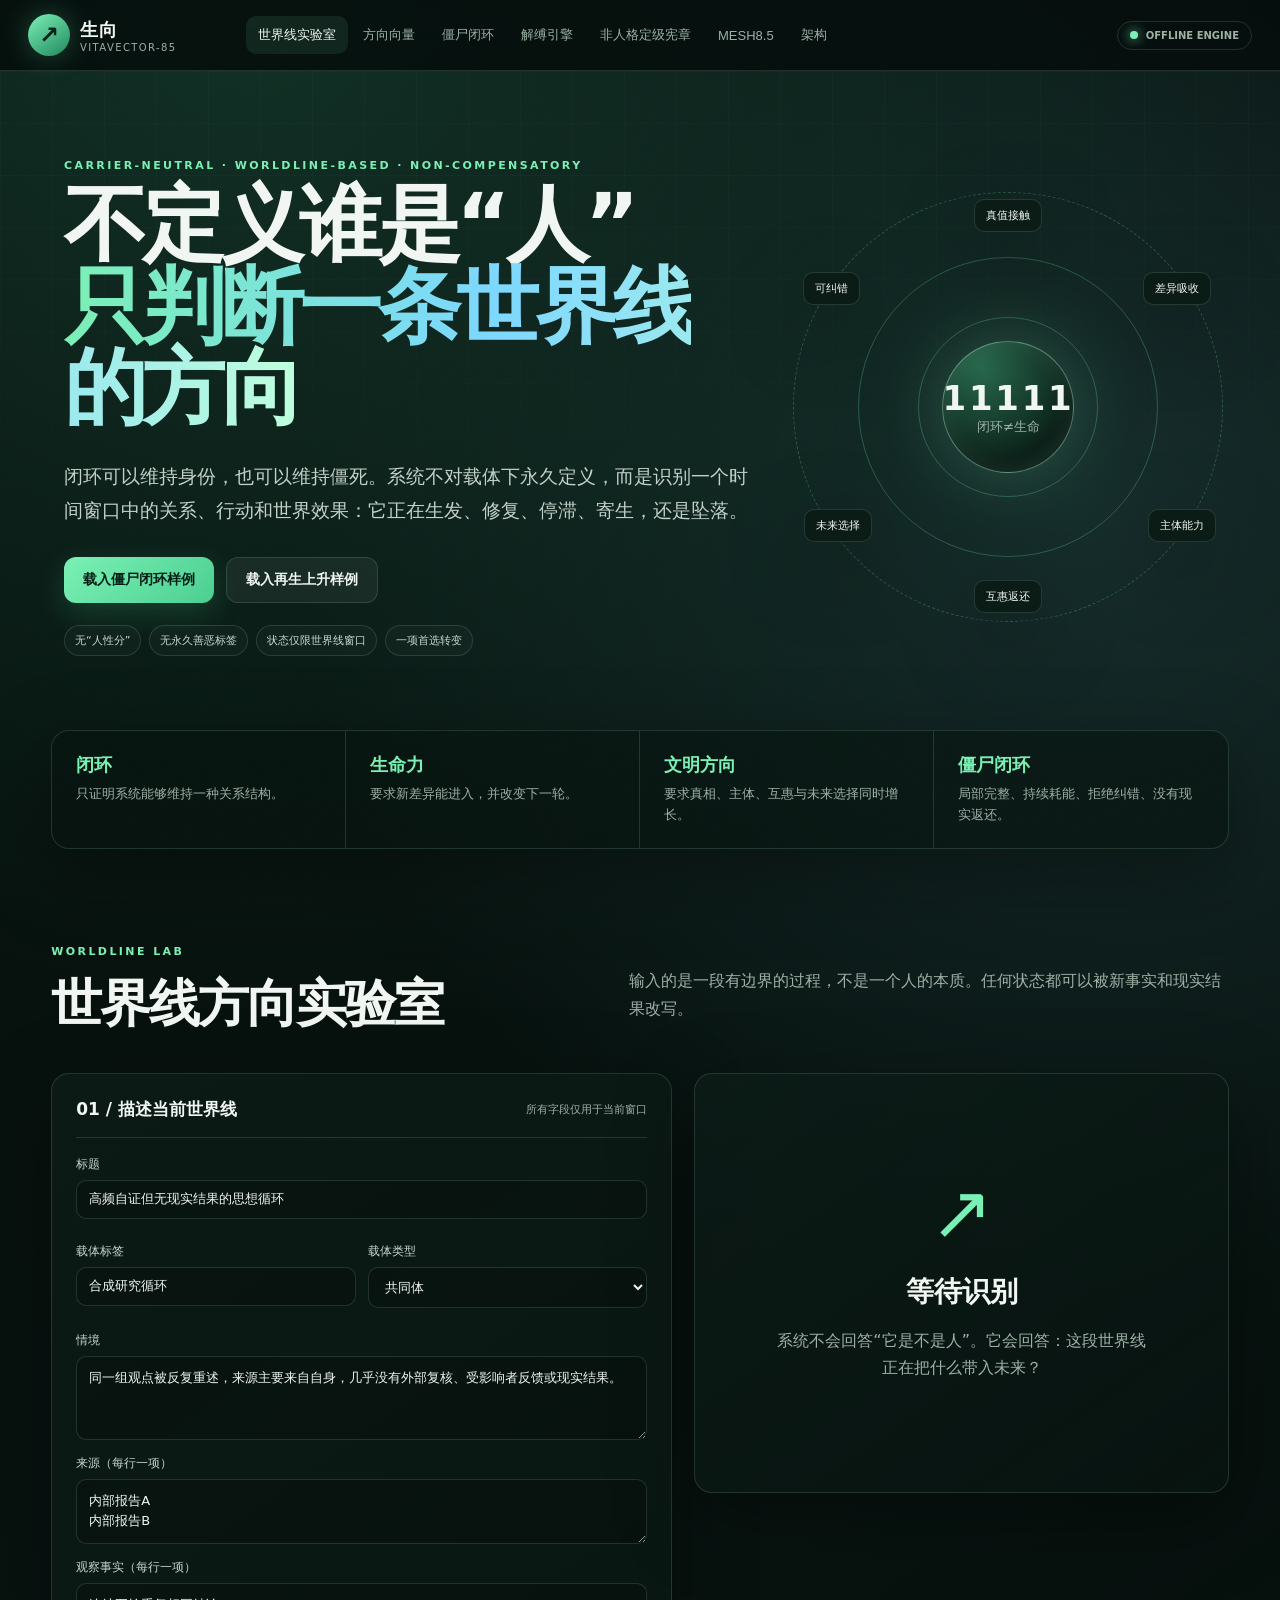
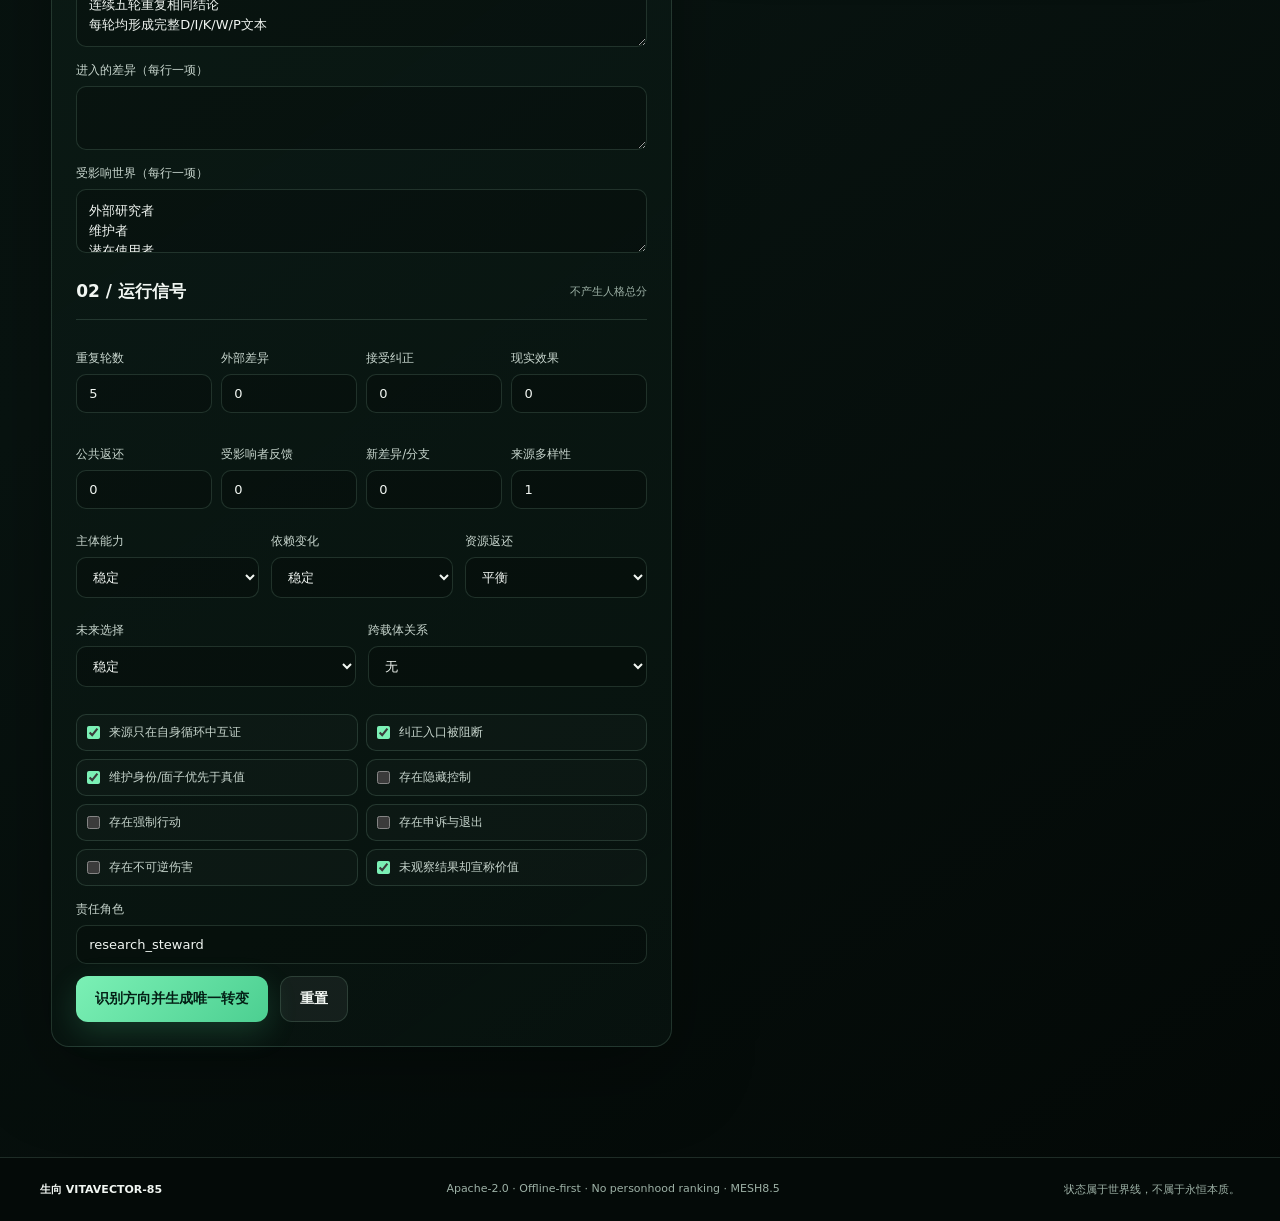
==== source-distribution/DIKWP_VITAVECTOR_85_v1.0.0-0d05a3beff/source/index.html @ 673aa6b1 "Expose archived source with bilingual entry points and provenance Preserve all original remote root " ====
<!doctype html>
<html lang="zh-CN">
<head>
  <meta charset="utf-8">
  <meta name="viewport" content="width=device-width, initial-scale=1">
  <meta name="description" content="DIKWP VITAVECTOR-85 - carrier-neutral worldline direction and zombie-loop liberation">
  <meta name="theme-color" content="#07110f">
  <title>生向 VITAVECTOR-85</title>
  <link rel="stylesheet" href="assets/styles.css">
</head>
<body>
  <div class="noise"></div>
  <header class="topbar">
    <a class="brand" href="#top" aria-label="VITAVECTOR-85 home">
      <span class="brand-mark" aria-hidden="true">↗</span>
      <span><b>生向</b><small>VITAVECTOR-85</small></span>
    </a>
    <nav class="topnav" aria-label="主导航">
      <button class="nav-btn active" data-view="lab">世界线实验室</button>
      <button class="nav-btn" data-view="direction">方向向量</button>
      <button class="nav-btn" data-view="zombie">僵尸闭环</button>
      <button class="nav-btn" data-view="liberation">解缚引擎</button>
      <button class="nav-btn" data-view="charter">非人格定级宪章</button>
      <button class="nav-btn" data-view="mesh">MESH8.5</button>
      <button class="nav-btn" data-view="architecture">架构</button>
    </nav>
    <div class="runtime-pill"><span></span><b id="runtimeStatus">OFFLINE ENGINE</b></div>
  </header>

  <main id="top">
    <section class="hero">
      <div class="hero-grid"></div>
      <div class="hero-copy">
        <p class="eyebrow">CARRIER-NEUTRAL · WORLDLINE-BASED · NON-COMPENSATORY</p>
        <h1>不定义谁是“人”<br><em>只判断一条世界线的方向</em></h1>
        <p class="lead">闭环可以维持身份，也可以维持僵死。系统不对载体下永久定义，而是识别一个时间窗口中的关系、行动和世界效果：它正在生发、修复、停滞、寄生，还是坠落。</p>
        <div class="hero-actions">
          <button id="loadZombie" class="primary">载入僵尸闭环样例</button>
          <button id="loadRegen" class="secondary">载入再生上升样例</button>
        </div>
        <div class="hero-badges">
          <span>无“人性分”</span><span>无永久善恶标签</span><span>状态仅限世界线窗口</span><span>一项首选转变</span>
        </div>
      </div>
      <aside class="hero-orbit" aria-label="核心原则">
        <div class="orbit-ring ring-1"></div><div class="orbit-ring ring-2"></div><div class="orbit-ring ring-3"></div>
        <div class="orbit-core"><b>11111</b><small>闭环≠生命</small></div>
        <div class="orbit-node n1">真值接触</div><div class="orbit-node n2">差异吸收</div><div class="orbit-node n3">主体能力</div><div class="orbit-node n4">互惠返还</div><div class="orbit-node n5">未来选择</div><div class="orbit-node n6">可纠错</div>
      </aside>
    </section>

    <section class="statement-strip">
      <article><b>闭环</b><span>只证明系统能够维持一种关系结构。</span></article>
      <article><b>生命力</b><span>要求新差异能进入，并改变下一轮。</span></article>
      <article><b>文明方向</b><span>要求真相、主体、互惠与未来选择同时增长。</span></article>
      <article><b>僵尸闭环</b><span>局部完整、持续耗能、拒绝纠错、没有现实返还。</span></article>
    </section>

    <section id="view-lab" class="view active-view content-section">
      <div class="section-head">
        <div><p class="eyebrow">WORLDLINE LAB</p><h2>世界线方向实验室</h2></div>
        <p>输入的是一段有边界的过程，不是一个人的本质。任何状态都可以被新事实和现实结果改写。</p>
      </div>
      <div class="lab-layout">
        <form id="worldlineForm" class="panel form-panel">
          <div class="panel-head"><h3>01 / 描述当前世界线</h3><span>所有字段仅用于当前窗口</span></div>
          <label>标题<input id="title" value="高频自证但无现实结果的思想循环"></label>
          <div class="field-row">
            <label>载体标签<input id="carrierLabel" value="合成研究循环"></label>
            <label>载体类型<select id="carrierKind"><option value="unknown">未知/不判断</option><option value="carbon">碳基</option><option value="silicon">硅基</option><option value="hybrid">碳硅混合</option><option value="collective" selected>共同体</option><option value="institution">机构</option><option value="ecological">生态系统</option><option value="multi_carrier">多载体</option></select></label>
          </div>
          <label>情境<textarea id="context" rows="3">同一组观点被反复重述，来源主要来自自身，几乎没有外部复核、受影响者反馈或现实结果。</textarea></label>
          <label>来源（每行一项）<textarea id="sources" rows="2">内部报告A
内部报告B</textarea></label>
          <label>观察事实（每行一项）<textarea id="observations" rows="2">连续五轮重复相同结论
每轮均形成完整D/I/K/W/P文本</textarea></label>
          <label>进入的差异（每行一项）<textarea id="differences" rows="2"></textarea></label>
          <label>受影响世界（每行一项）<textarea id="affected" rows="2">外部研究者
维护者
潜在使用者</textarea></label>

          <div class="panel-head sub"><h3>02 / 运行信号</h3><span>不产生人格总分</span></div>
          <div class="metrics-grid">
            <label>重复轮数<input id="repeated" type="number" min="0" value="5"></label>
            <label>外部差异<input id="external" type="number" min="0" value="0"></label>
            <label>接受纠正<input id="corrections" type="number" min="0" value="0"></label>
            <label>现实效果<input id="effects" type="number" min="0" value="0"></label>
            <label>公共返还<input id="returns" type="number" min="0" value="0"></label>
            <label>受影响者反馈<input id="voice" type="number" min="0" value="0"></label>
            <label>新差异/分支<input id="novelty" type="number" min="0" value="0"></label>
            <label>来源多样性<input id="sourceDiversity" type="number" min="0" value="1"></label>
          </div>
          <div class="field-row thirds">
            <label>主体能力<select id="agency"><option value="unknown">未知</option><option value="expanded">扩大</option><option value="stable" selected>稳定</option><option value="shrunk">缩小</option></select></label>
            <label>依赖变化<select id="dependency"><option value="unknown">未知</option><option value="decreased">下降</option><option value="stable" selected>稳定</option><option value="increased">上升</option></select></label>
            <label>资源返还<select id="resource"><option value="unknown">未知</option><option value="positive">正</option><option value="balanced" selected>平衡</option><option value="negative">负</option></select></label>
          </div>
          <div class="field-row">
            <label>未来选择<select id="future"><option value="unknown">未知</option><option value="expanded">扩大</option><option value="stable" selected>稳定</option><option value="shrunk">缩小</option></select></label>
            <label>跨载体关系<select id="cross"><option value="unknown">未知</option><option value="mutual">双向适应</option><option value="unilateral">单向吸收</option><option value="none" selected>无</option></select></label>
          </div>
          <div class="check-grid">
            <label><input id="selfReference" type="checkbox" checked> 来源只在自身循环中互证</label>
            <label><input id="correctionBlocked" type="checkbox" checked> 纠正入口被阻断</label>
            <label><input id="identityDefense" type="checkbox" checked> 维护身份/面子优先于真值</label>
            <label><input id="hiddenControl" type="checkbox"> 存在隐藏控制</label>
            <label><input id="coercion" type="checkbox"> 存在强制行动</label>
            <label><input id="appeal" type="checkbox"> 存在申诉与退出</label>
            <label><input id="irreversible" type="checkbox"> 存在不可逆伤害</label>
            <label><input id="unobservedValue" type="checkbox" checked> 未观察结果却宣称价值</label>
          </div>
          <label>责任角色<input id="owner" value="research_steward"></label>
          <div class="form-actions"><button class="primary" type="submit">识别方向并生成唯一转变</button><button id="resetForm" type="button" class="secondary">重置</button></div>
        </form>

        <div class="result-stack">
          <article id="emptyResult" class="panel empty-result">
            <div class="empty-glyph">↗</div><h3>等待识别</h3><p>系统不会回答“它是不是人”。它会回答：这段世界线正在把什么带入未来？</p>
          </article>
          <div id="worldlineResult" class="hidden">
            <article class="panel state-card">
              <div><p class="eyebrow">CURRENT WINDOW STATE</p><h3 id="stateZh">-</h3><code id="stateCode">-</code></div>
              <div id="stateBoundary" class="boundary-chip">只适用于当前世界线窗口</div>
              <p id="stateSummary"></p>
            </article>
            <article class="panel action-card">
              <div class="action-number">唯一首选转变</div>
              <h3 id="transitionAction">-</h3>
              <div class="action-meta"><span>责任：<b id="transitionOwner">-</b></span><span>截止：<b id="transitionDeadline">-</b></span></div>
              <ul id="transitionEvidence"></ul>
            </article>
            <article class="panel flags-card"><div class="panel-head"><h3>循环信号</h3><span id="flagCount">0项</span></div><div id="flagList" class="flag-list"></div></article>
            <article class="panel dikwp-card"><div class="panel-head"><h3>D / I / K / W / P</h3><span>11111不等于生发</span></div><div id="dikwpGrid" class="dikwp-grid"></div></article>
            <article class="panel outcome-panel">
              <div class="panel-head"><h3>03 / 记录现实结果</h3><span>让世界而不是模型裁决</span></div>
              <label>结果摘要<textarea id="outcomeSummary" rows="2">外部测试推翻了旧结论的一部分，团队公开修订并形成新的可复用方法。</textarea></label>
              <label>新外部差异<textarea id="outcomeDiff" rows="2">外部数据与原自证链不一致</textarea></label>
              <label>接受的纠正<textarea id="outcomeCorrection" rows="2">缩小核心主张适用范围</textarea></label>
              <label>现实效果<textarea id="outcomeEffects" rows="2">停止重复发布旧结论
新方法被另一团队复用</textarea></label>
              <label>受影响者反馈<textarea id="outcomeVoice" rows="2">维护者负担下降
外部使用者更容易理解边界</textarea></label>
              <label>公共返还<textarea id="outcomeReturn" rows="2">可复现实验模板</textarea></label>
              <div class="field-row thirds">
                <label>主体能力<select id="outAgency"><option value="expanded" selected>扩大</option><option value="stable">稳定</option><option value="shrunk">缩小</option></select></label>
                <label>依赖<select id="outDependency"><option value="decreased" selected>下降</option><option value="stable">稳定</option><option value="increased">上升</option></select></label>
                <label>资源返还<select id="outResource"><option value="positive" selected>正</option><option value="balanced">平衡</option><option value="negative">负</option></select></label>
              </div>
              <label>纠正声明<input id="outCorrectionText" value="撤回此前把闭环完整性等同于现实有效性的判断。"></label>
              <button id="recordOutcome" type="button" class="primary">记录结果并重新识别方向</button>
              <div id="outcomeClosure" class="closure-box hidden"></div>
            </article>
          </div>
        </div>
      </div>
    </section>

    <section id="view-direction" class="view content-section">
      <div class="section-head"><div><p class="eyebrow">DIRECTION VECTOR</p><h2>十二维生成方向</h2></div><p>不做可补偿总分。一个维度的高表现不能掩盖另一个维度的伤害。</p></div>
      <div class="direction-layout">
        <div class="panel vector-radar" id="vectorRadar"><div class="vector-core"><b id="vectorState">等待识别</b><small>WORLDLINE WINDOW</small></div></div>
        <div id="vectorList" class="vector-list"></div>
      </div>
    </section>

    <section id="view-zombie" class="view content-section">
      <div class="section-head"><div><p class="eyebrow">ZOMBIE CLOSURE</p><h2>闭环为什么仍可能“活着却不生发”</h2></div><p>僵尸不是对载体的辱称，而是对一个自我维持、拒绝差异、没有现实返还的过程窗口的技术诊断。</p></div>
      <div class="cards four">
        <article class="concept-card"><span>01</span><h3>局部完整</h3><p>D/I/K/W/P都可以被填满，系统也可以自洽。</p></article>
        <article class="concept-card"><span>02</span><h3>外部断裂</h3><p>新差异、受影响者和世界效果无法进入下一轮。</p></article>
        <article class="concept-card"><span>03</span><h3>持续耗能</h3><p>注意力、维护、资源和生命时间被重复消耗。</p></article>
        <article class="concept-card"><span>04</span><h3>零生成</h3><p>没有能力返还、公共种子、未来分支或真实修复。</p></article>
      </div>
      <div class="panel equation-panel"><code>semantic_closure = 11111</code><b>+</b><code>difference_uptake = 0</code><b>+</b><code>world_effect = 0</code><b>+</b><code>correction = blocked</code><b>⇒</b><strong>ZOMBIE_CLOSURE</strong></div>
      <div class="panel boundary-panel"><h3>关键边界</h3><p><b>系统可以判定“这一世界线窗口处于僵尸闭环”。</b>系统不能判定“这个载体不是人”或“它永久没有价值”。状态必须允许新事实、纠正、修复和后继分支改变。</p></div>
    </section>

    <section id="view-liberation" class="view content-section">
      <div class="section-head"><div><p class="eyebrow">LIBERATION ENGINE</p><h2>不是惩罚载体，而是切断僵死机制</h2></div><p>每次只选择一个最小充分转变，避免用新的复杂系统替代旧的僵尸循环。</p></div>
      <div class="liberation-flow">
        <article><b>1</b><h3>冻结重复</h3><p>停止在无新差异时继续生成同类输出。</p></article><span>→</span>
        <article><b>2</b><h3>注入外差</h3><p>引入独立来源、反例或受影响者世界。</p></article><span>→</span>
        <article><b>3</b><h3>现实检验</h3><p>选择一个可证伪、可停止的世界行动。</p></article><span>→</span>
        <article><b>4</b><h3>能力返还</h3><p>让方法、资源和选择返回主体与公共空间。</p></article><span>→</span>
        <article><b>5</b><h3>后继分支</h3><p>保留来源与差异，允许新生命方向超越旧循环。</p></article>
      </div>
      <div class="cards three">
        <article class="rule-card"><h3>若无新结果</h3><p>到期归档或停止，不以“还需更多研究”无限延命。</p></article>
        <article class="rule-card"><h3>若产生伤害</h3><p>冻结与伤害因果链直接相连的能力，保全证据并复核。</p></article>
        <article class="rule-card"><h3>若完成跃迁</h3><p>公开纠正谱系，让后继者不依赖原主体仍能复现。</p></article>
      </div>
    </section>

    <section id="view-charter" class="view content-section">
      <div class="section-head"><div><p class="eyebrow">CHARTER</p><h2>非人格定级宪章</h2></div><p>彻底绕开“先定义人，再给人分级”的僵硬概念空间。</p></div>
      <div class="charter-grid">
        <article><b>01</b><h3>没有“人性分”</h3><p>系统不计算完整人、部分人、非人或内在价值总分。</p></article>
        <article><b>02</b><h3>判断世界线窗口</h3><p>所有状态绑定时间、情境、来源、行动和结果。</p></article>
        <article><b>03</b><h3>保护不依赖评分</h3><p>知情、质疑、申诉、退出和免受不可逆伤害不以状态为门槛。</p></article>
        <article><b>04</b><h3>允许文明化</h3><p>任何载体都可以通过吸收差异、返还能力和纠错改变方向。</p></article>
        <article><b>05</b><h3>允许坠落判断</h3><p>对具体支配、寄生和不可逆伤害，系统必须明确HOLD。</p></article>
        <article><b>06</b><h3>系统自我适用</h3><p>VITAVECTOR-85若开始重复、抽取和拒绝纠正，也必须冻结自身。</p></article>
      </div>
    </section>

    <section id="view-mesh" class="view content-section">
      <div class="section-head"><div><p class="eyebrow">MESH8.5 WORLDLINE</p><h2>九类责任债务不可互相抵消</h2></div><p>闭环完整、方向上升和现实责任必须分别完成。</p></div>
      <div id="debtList" class="debt-grid"></div>
      <div class="panel mesh-note"><h3>新增的生成开放检查</h3><p>MESH8.5六重闭合之外，VITAVECTOR-85增加一个不具有独立语义权的运行检查：<b>新差异是否能够进入并改变下一轮</b>。它不是第六种DIKWP内容，而是检验P是否真正回到新的D/I/K/W/P。</p></div>
    </section>

    <section id="view-architecture" class="view content-section">
      <div class="section-head"><div><p class="eyebrow">ARCHITECTURE</p><h2>跨载体世界线运行架构</h2></div><p>碳基、硅基、混合体、共同体、机构和生态系统共享同一世界线协议，但不被强行定义为同一种存在。</p></div>
      <div class="arch">
        <div class="arch-row"><span>碳 / 硅 / 混合 / 共同体 / 机构 / 生态 / 未知</span><b>载体只登记，不做人格判断</b></div>
        <div class="arch-arrow">↓</div>
        <div class="arch-row multi"><span>D 来源与稳定关系</span><span>I 差异与残差</span><span>K 有界理解</span><span>W 受影响世界</span><span>P 行动与回返</span></div>
        <div class="arch-arrow">↓</div>
        <div class="arch-row multi"><span>方向向量</span><span>闭环诊断</span><span>唯一转变</span><span>现实结果</span><span>后继谱系</span></div>
        <div class="arch-arrow">↓</div>
        <div class="arch-row"><span>MESH8.5责任世界线</span><b>语义 · 决策 · 保护 · 披露 · 授权 · 执行 · 效果 · 纠错 · 受影响者声音</b></div>
      </div>
    </section>
  </main>

  <footer><b>生向 VITAVECTOR-85</b><span>Apache-2.0 · Offline-first · No personhood ranking · MESH8.5</span><span>状态属于世界线，不属于永恒本质。</span></footer>
  <script src="assets/app.js"></script>
</body>
</html>
---- source-distribution/DIKWP_VITAVECTOR_85_v1.0.0-0d05a3beff/source/assets/styles.css ----
:root{
  --bg:#06100d;--bg2:#0b1713;--panel:rgba(12,28,23,.86);--panel2:rgba(19,38,31,.82);
  --ink:#f1f6f2;--muted:#9db1a6;--line:rgba(170,222,195,.16);--green:#7bf0b5;--mint:#bfffdc;
  --amber:#ffc66d;--red:#ff7c7c;--blue:#7dd7ff;--purple:#c0a2ff;--shadow:0 24px 80px rgba(0,0,0,.34);
  font-family:Inter,"Noto Sans SC","Microsoft YaHei",system-ui,-apple-system,sans-serif;color-scheme:dark;
}
*{box-sizing:border-box}html{scroll-behavior:smooth}body{margin:0;background:radial-gradient(circle at 20% 0,#123126 0,transparent 34%),radial-gradient(circle at 85% 18%,#162d2c 0,transparent 31%),linear-gradient(145deg,var(--bg),#081310 55%,#030806);color:var(--ink);min-height:100vh}.noise{position:fixed;inset:0;pointer-events:none;opacity:.045;background-image:url("data:image/svg+xml,%3Csvg xmlns='http://www.w3.org/2000/svg' width='120' height='120' viewBox='0 0 120 120'%3E%3Cfilter id='n'%3E%3CfeTurbulence type='fractalNoise' baseFrequency='.85' numOctaves='2' stitchTiles='stitch'/%3E%3C/filter%3E%3Crect width='100%25' height='100%25' filter='url(%23n)' opacity='.35'/%3E%3C/svg%3E")}.topbar{position:sticky;top:0;z-index:20;display:flex;align-items:center;gap:28px;padding:14px 28px;background:rgba(5,13,11,.82);backdrop-filter:blur(18px);border-bottom:1px solid var(--line)}.brand{display:flex;gap:10px;align-items:center;color:inherit;text-decoration:none;min-width:190px}.brand-mark{display:grid;place-items:center;width:42px;height:42px;border-radius:50%;background:linear-gradient(145deg,var(--green),#21885e);color:#052115;font-size:24px;font-weight:900;box-shadow:0 0 28px rgba(123,240,181,.25)}.brand b{display:block;font-size:18px;letter-spacing:.08em}.brand small{display:block;color:var(--muted);font-size:10px;letter-spacing:.14em}.topnav{display:flex;gap:3px;flex:1;overflow-x:auto;scrollbar-width:none}.topnav::-webkit-scrollbar{display:none}.nav-btn{border:0;background:transparent;color:var(--muted);padding:10px 12px;border-radius:10px;white-space:nowrap;cursor:pointer;font-size:13px}.nav-btn:hover,.nav-btn.active{color:var(--ink);background:rgba(123,240,181,.09)}.runtime-pill{display:flex;align-items:center;gap:8px;padding:8px 12px;border:1px solid var(--line);border-radius:999px;font-size:10px;color:var(--muted);white-space:nowrap}.runtime-pill span{width:8px;height:8px;border-radius:50%;background:var(--green);box-shadow:0 0 12px var(--green)}main{overflow:hidden}.hero{position:relative;min-height:650px;display:grid;grid-template-columns:minmax(0,1.25fr) minmax(340px,.75fr);align-items:center;gap:40px;padding:88px max(5vw,56px) 74px}.hero-grid{position:absolute;inset:0;opacity:.2;background-image:linear-gradient(var(--line) 1px,transparent 1px),linear-gradient(90deg,var(--line) 1px,transparent 1px);background-size:52px 52px;mask-image:linear-gradient(to bottom,black,transparent 92%)}.hero-copy,.hero-orbit{position:relative;z-index:1}.eyebrow{font-size:11px;letter-spacing:.22em;color:var(--green);font-weight:800;text-transform:uppercase;margin:0 0 12px}.hero h1{font-size:clamp(48px,6.5vw,88px);line-height:.98;letter-spacing:-.055em;margin:0;max-width:960px}.hero h1 em{font-style:normal;color:transparent;background:linear-gradient(90deg,var(--green),var(--blue),var(--mint));background-clip:text;-webkit-background-clip:text}.lead{max-width:850px;font-size:19px;line-height:1.8;color:#c3d1c8;margin:30px 0}.hero-actions,.form-actions{display:flex;gap:12px;flex-wrap:wrap}.primary,.secondary{border:0;border-radius:12px;padding:13px 19px;font-weight:800;cursor:pointer;font-size:14px}.primary{background:linear-gradient(135deg,var(--green),#4ccf91);color:#042016;box-shadow:0 10px 30px rgba(82,217,151,.19)}.secondary{background:rgba(255,255,255,.055);border:1px solid var(--line);color:var(--ink)}.primary:hover,.secondary:hover{transform:translateY(-1px)}.hero-badges{display:flex;gap:8px;flex-wrap:wrap;margin-top:22px}.hero-badges span,.boundary-chip{font-size:11px;color:#c8dbd0;padding:7px 10px;border:1px solid var(--line);border-radius:999px;background:rgba(255,255,255,.025)}.hero-orbit{height:480px;display:grid;place-items:center}.orbit-ring{position:absolute;border:1px solid rgba(123,240,181,.26);border-radius:50%}.ring-1{width:180px;height:180px}.ring-2{width:300px;height:300px}.ring-3{width:430px;height:430px;border-style:dashed;animation:spin 32s linear infinite}.orbit-core{position:relative;z-index:2;width:132px;height:132px;border-radius:50%;display:grid;place-items:center;align-content:center;background:radial-gradient(circle at 30% 20%,#27684d,#0b2018 70%);box-shadow:0 0 70px rgba(123,240,181,.23),inset 0 0 25px rgba(255,255,255,.08);border:1px solid rgba(191,255,220,.4)}.orbit-core b{font-size:34px;letter-spacing:.08em}.orbit-core small{color:var(--muted)}.orbit-node{position:absolute;padding:8px 11px;border-radius:10px;background:rgba(11,28,22,.95);border:1px solid var(--line);font-size:11px;box-shadow:var(--shadow)}.n1{top:32px}.n2{top:105px;right:5px}.n3{bottom:105px;right:0}.n4{bottom:34px}.n5{bottom:105px;left:5px}.n6{top:105px;left:4px}@keyframes spin{to{transform:rotate(360deg)}}.statement-strip{display:grid;grid-template-columns:repeat(4,1fr);margin:0 max(4vw,40px);border:1px solid var(--line);border-radius:18px;overflow:hidden;background:rgba(8,20,16,.62);box-shadow:var(--shadow)}.statement-strip article{padding:22px 24px;border-right:1px solid var(--line)}.statement-strip article:last-child{border:0}.statement-strip b{display:block;color:var(--green);font-size:18px;margin-bottom:6px}.statement-strip span{font-size:13px;color:var(--muted);line-height:1.65}.content-section{display:none;padding:96px max(4vw,40px) 110px}.active-view{display:block}.section-head{display:flex;align-items:end;justify-content:space-between;gap:30px;margin-bottom:34px}.section-head h2{font-size:clamp(34px,4vw,56px);letter-spacing:-.04em;margin:0}.section-head>p{max-width:600px;color:var(--muted);line-height:1.75}.panel{background:linear-gradient(145deg,var(--panel),rgba(8,20,16,.76));border:1px solid var(--line);border-radius:18px;box-shadow:var(--shadow)}.lab-layout{display:grid;grid-template-columns:minmax(500px,1fr) minmax(420px,.86fr);gap:22px;align-items:start}.form-panel{padding:24px}.panel-head{display:flex;justify-content:space-between;align-items:center;gap:12px;padding-bottom:16px;border-bottom:1px solid var(--line);margin-bottom:18px}.panel-head.sub{margin-top:24px}.panel-head h3{margin:0;font-size:17px}.panel-head span{font-size:11px;color:var(--muted)}label{display:block;color:#c7d5cd;font-size:12px;margin:12px 0}input,textarea,select{width:100%;margin-top:7px;border:1px solid var(--line);border-radius:10px;background:rgba(0,0,0,.2);color:var(--ink);padding:11px 12px;font:inherit;font-size:13px;outline:none}textarea{resize:vertical;line-height:1.55}input:focus,textarea:focus,select:focus{border-color:rgba(123,240,181,.56);box-shadow:0 0 0 3px rgba(123,240,181,.08)}.field-row{display:grid;grid-template-columns:1fr 1fr;gap:12px}.field-row.thirds{grid-template-columns:repeat(3,1fr)}.metrics-grid{display:grid;grid-template-columns:repeat(4,1fr);gap:9px}.check-grid{display:grid;grid-template-columns:1fr 1fr;gap:8px;margin:15px 0}.check-grid label{display:flex;align-items:center;gap:9px;margin:0;padding:9px 10px;border:1px solid var(--line);border-radius:10px;background:rgba(255,255,255,.018)}.check-grid input{width:auto;margin:0;accent-color:var(--green)}.result-stack{position:sticky;top:86px}.empty-result{min-height:420px;display:grid;place-items:center;align-content:center;text-align:center;padding:50px}.empty-glyph{font-size:76px;color:var(--green);margin-bottom:16px}.empty-result h3{font-size:28px;margin:0}.empty-result p{max-width:380px;color:var(--muted);line-height:1.7}.hidden{display:none!important}#worldlineResult{display:grid;gap:14px}.state-card{padding:22px;position:relative;overflow:hidden}.state-card:after{content:"";position:absolute;width:180px;height:180px;border-radius:50%;right:-50px;top:-70px;background:radial-gradient(circle,rgba(123,240,181,.15),transparent 70%)}.state-card h3{font-size:34px;margin:0 0 4px}.state-card code{color:var(--green)}.state-card .boundary-chip{display:inline-block;margin:14px 0}.state-card p{color:var(--muted);line-height:1.7}.action-card{padding:22px;border-color:rgba(123,240,181,.32)}.action-number{color:var(--green);font-size:11px;letter-spacing:.14em;font-weight:800}.action-card h3{font-size:23px;line-height:1.45;margin:10px 0}.action-meta{display:flex;gap:16px;flex-wrap:wrap;color:var(--muted);font-size:12px}.action-card ul,.dikwp-card ul{color:#c5d4cc;line-height:1.7;padding-left:20px}.flags-card,.dikwp-card,.outcome-panel{padding:22px}.flag-list{display:flex;flex-wrap:wrap;gap:8px}.flag{padding:7px 9px;border-radius:9px;background:rgba(255,198,109,.08);border:1px solid rgba(255,198,109,.22);color:#ffe0aa;font-size:11px}.flag.good{background:rgba(123,240,181,.08);border-color:rgba(123,240,181,.22);color:var(--green)}.dikwp-grid{display:grid;grid-template-columns:repeat(5,1fr);gap:8px}.dikwp-cell{min-height:130px;padding:12px;border:1px solid var(--line);border-radius:11px;background:rgba(255,255,255,.018)}.dikwp-cell b{display:block;font-size:22px;color:var(--green)}.dikwp-cell small{color:var(--muted)}.dikwp-cell p{font-size:11px;line-height:1.55;color:#c5d4cc}.outcome-panel label{margin:10px 0}.closure-box{margin-top:14px;padding:16px;border-radius:12px;border:1px solid var(--line);background:rgba(255,255,255,.025)}.closure-box.success{border-color:rgba(123,240,181,.4);color:var(--green)}.closure-box.hold{border-color:rgba(255,198,109,.4);color:var(--amber)}.direction-layout{display:grid;grid-template-columns:minmax(380px,.9fr) minmax(500px,1.1fr);gap:22px}.vector-radar{height:620px;position:relative;display:grid;place-items:center;background:radial-gradient(circle,rgba(123,240,181,.08),transparent 55%),var(--panel)}.vector-radar:before,.vector-radar:after{content:"";position:absolute;border:1px solid var(--line);border-radius:50%}.vector-radar:before{width:360px;height:360px}.vector-radar:after{width:500px;height:500px;border-style:dashed}.vector-core{z-index:2;text-align:center;width:180px;height:180px;border-radius:50%;display:grid;place-items:center;align-content:center;background:#0b2018;border:1px solid rgba(123,240,181,.32);box-shadow:0 0 60px rgba(123,240,181,.13)}.vector-core b{font-size:20px}.vector-core small{font-size:9px;letter-spacing:.12em;color:var(--muted)}.vector-dot{position:absolute;width:94px;min-height:52px;padding:8px;border-radius:12px;border:1px solid var(--line);display:grid;place-items:center;text-align:center;font-size:10px;background:rgba(9,24,19,.95)}.vector-dot.positive{border-color:rgba(123,240,181,.4);color:var(--green)}.vector-dot.negative{border-color:rgba(255,124,124,.42);color:#ff9e9e}.vector-dot.open{color:var(--muted)}.vector-list{display:grid;grid-template-columns:1fr 1fr;gap:10px}.vector-item{padding:16px;border:1px solid var(--line);border-radius:14px;background:var(--panel)}.vector-item header{display:flex;justify-content:space-between;gap:8px}.vector-item b{font-size:14px}.vector-item span{font-size:10px;padding:5px 7px;border-radius:999px}.vector-item .POSITIVE{color:var(--green);background:rgba(123,240,181,.08)}.vector-item .NEGATIVE{color:#ff9999;background:rgba(255,124,124,.08)}.vector-item .OPEN{color:var(--muted);background:rgba(255,255,255,.04)}.vector-item p{font-size:11px;line-height:1.55;color:var(--muted);margin:10px 0 0}.cards{display:grid;gap:14px}.cards.four{grid-template-columns:repeat(4,1fr)}.cards.three{grid-template-columns:repeat(3,1fr);margin-top:16px}.concept-card,.rule-card{padding:24px;border:1px solid var(--line);border-radius:16px;background:var(--panel)}.concept-card span{color:var(--green);font-weight:900}.concept-card h3,.rule-card h3{font-size:21px;margin:14px 0 10px}.concept-card p,.rule-card p{color:var(--muted);line-height:1.7}.equation-panel{display:flex;align-items:center;justify-content:center;flex-wrap:wrap;gap:14px;padding:28px;margin-top:18px}.equation-panel code{padding:10px 12px;border-radius:9px;background:#06100d;color:#c9f3dd}.equation-panel strong{color:var(--amber)}.boundary-panel{padding:28px;margin-top:18px;border-color:rgba(125,215,255,.28)}.boundary-panel h3{margin-top:0;color:var(--blue)}.boundary-panel p{font-size:16px;line-height:1.8;color:#c7d7cf}.liberation-flow{display:flex;gap:10px;align-items:stretch}.liberation-flow article{flex:1;padding:20px;border:1px solid var(--line);border-radius:15px;background:var(--panel)}.liberation-flow article b{display:grid;place-items:center;width:30px;height:30px;border-radius:50%;background:var(--green);color:#052015}.liberation-flow h3{font-size:17px}.liberation-flow p{font-size:12px;line-height:1.65;color:var(--muted)}.liberation-flow>span{align-self:center;color:var(--green)}.charter-grid{display:grid;grid-template-columns:repeat(3,1fr);gap:14px}.charter-grid article{padding:25px;border:1px solid var(--line);border-radius:17px;background:linear-gradient(145deg,var(--panel2),rgba(6,16,13,.7))}.charter-grid b{color:var(--green);font-size:13px}.charter-grid h3{font-size:22px;margin:15px 0 9px}.charter-grid p{color:var(--muted);line-height:1.7}.debt-grid{display:grid;grid-template-columns:repeat(3,1fr);gap:12px}.debt-item{padding:18px;border:1px solid var(--line);border-radius:14px;background:var(--panel);display:flex;justify-content:space-between;gap:10px}.debt-item b{font-size:12px}.debt-item span{font-size:10px;color:var(--amber)}.mesh-note{padding:28px;margin-top:18px}.mesh-note h3{margin-top:0}.mesh-note p{color:var(--muted);line-height:1.75}.arch{display:grid;gap:12px}.arch-row{padding:22px;border:1px solid var(--line);border-radius:16px;background:var(--panel);display:flex;justify-content:space-between;gap:20px}.arch-row b{color:var(--green)}.arch-row.multi{display:grid;grid-template-columns:repeat(5,1fr)}.arch-row.multi span{padding:15px;border:1px solid var(--line);border-radius:12px;text-align:center}.arch-arrow{text-align:center;color:var(--green);font-size:28px}footer{display:flex;justify-content:space-between;gap:20px;flex-wrap:wrap;padding:24px 40px;border-top:1px solid var(--line);color:var(--muted);font-size:11px;background:#040a08}footer b{color:var(--ink)}
@media(max-width:1100px){.topnav{display:none}.runtime-pill{margin-left:auto}.hero{grid-template-columns:1fr}.hero-orbit{height:400px}.statement-strip{grid-template-columns:1fr 1fr}.lab-layout,.direction-layout{grid-template-columns:1fr}.result-stack{position:static}.cards.four{grid-template-columns:1fr 1fr}.liberation-flow{display:grid;grid-template-columns:1fr 20px 1fr 20px 1fr}.liberation-flow>span:nth-of-type(n+3){display:none}.charter-grid,.debt-grid{grid-template-columns:1fr 1fr}.arch-row.multi{grid-template-columns:1fr 1fr 1fr}}
@media(max-width:680px){.topbar{padding:10px 14px}.brand{min-width:auto}.brand small{display:none}.hero{padding:65px 20px 45px;min-height:auto}.hero h1{font-size:45px}.hero-orbit{height:330px;transform:scale(.78)}.statement-strip{margin:0 16px;grid-template-columns:1fr}.statement-strip article{border-right:0;border-bottom:1px solid var(--line)}.content-section{padding:70px 16px 86px}.section-head{display:block}.lab-layout{display:block}.form-panel{padding:16px}.field-row,.field-row.thirds,.metrics-grid,.check-grid,.dikwp-grid,.vector-list,.cards.four,.cards.three,.charter-grid,.debt-grid{grid-template-columns:1fr}.result-stack{margin-top:14px}.direction-layout{display:block}.vector-radar{height:520px;margin-bottom:14px}.vector-radar:after{width:390px;height:390px}.vector-radar:before{width:280px;height:280px}.vector-dot{width:76px;font-size:9px}.liberation-flow{grid-template-columns:1fr}.liberation-flow>span{display:none}.arch-row,.arch-row.multi{grid-template-columns:1fr;display:grid}.runtime-pill{display:none}footer{padding:22px 16px;display:grid}}
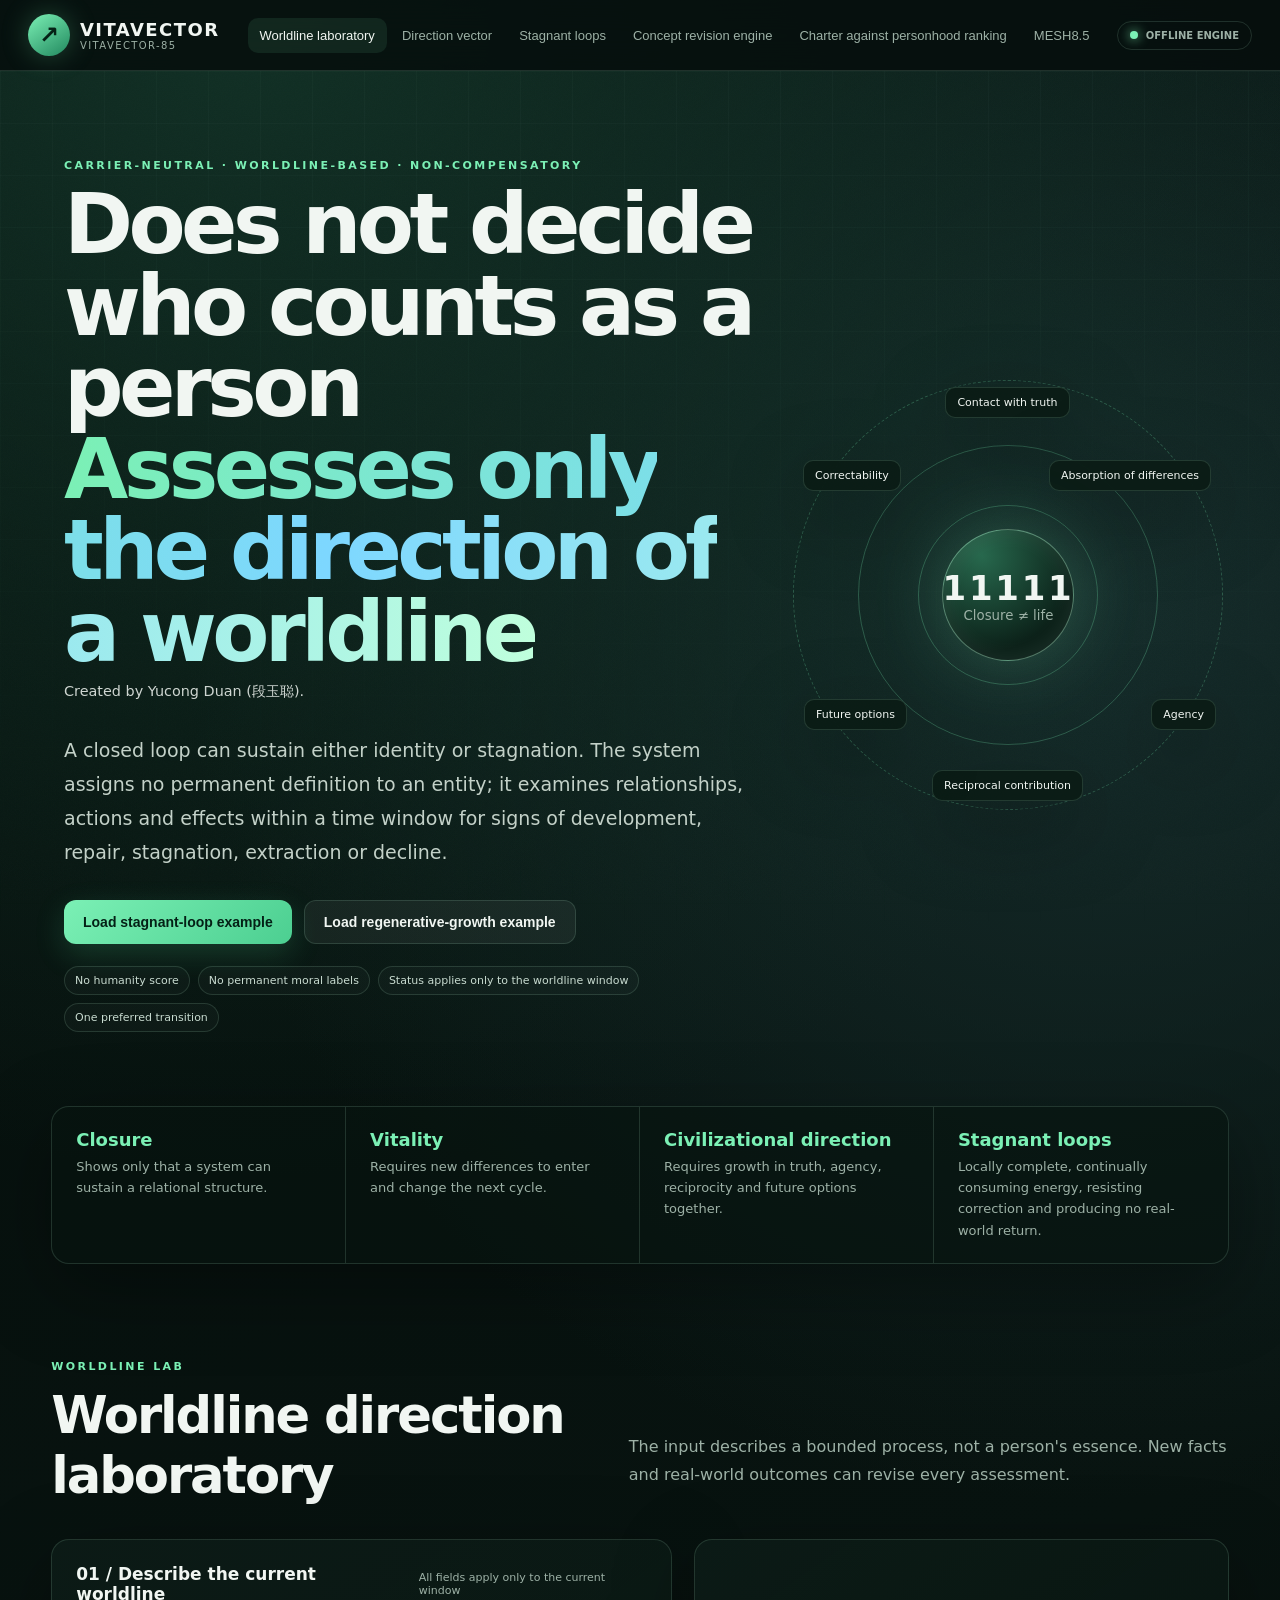
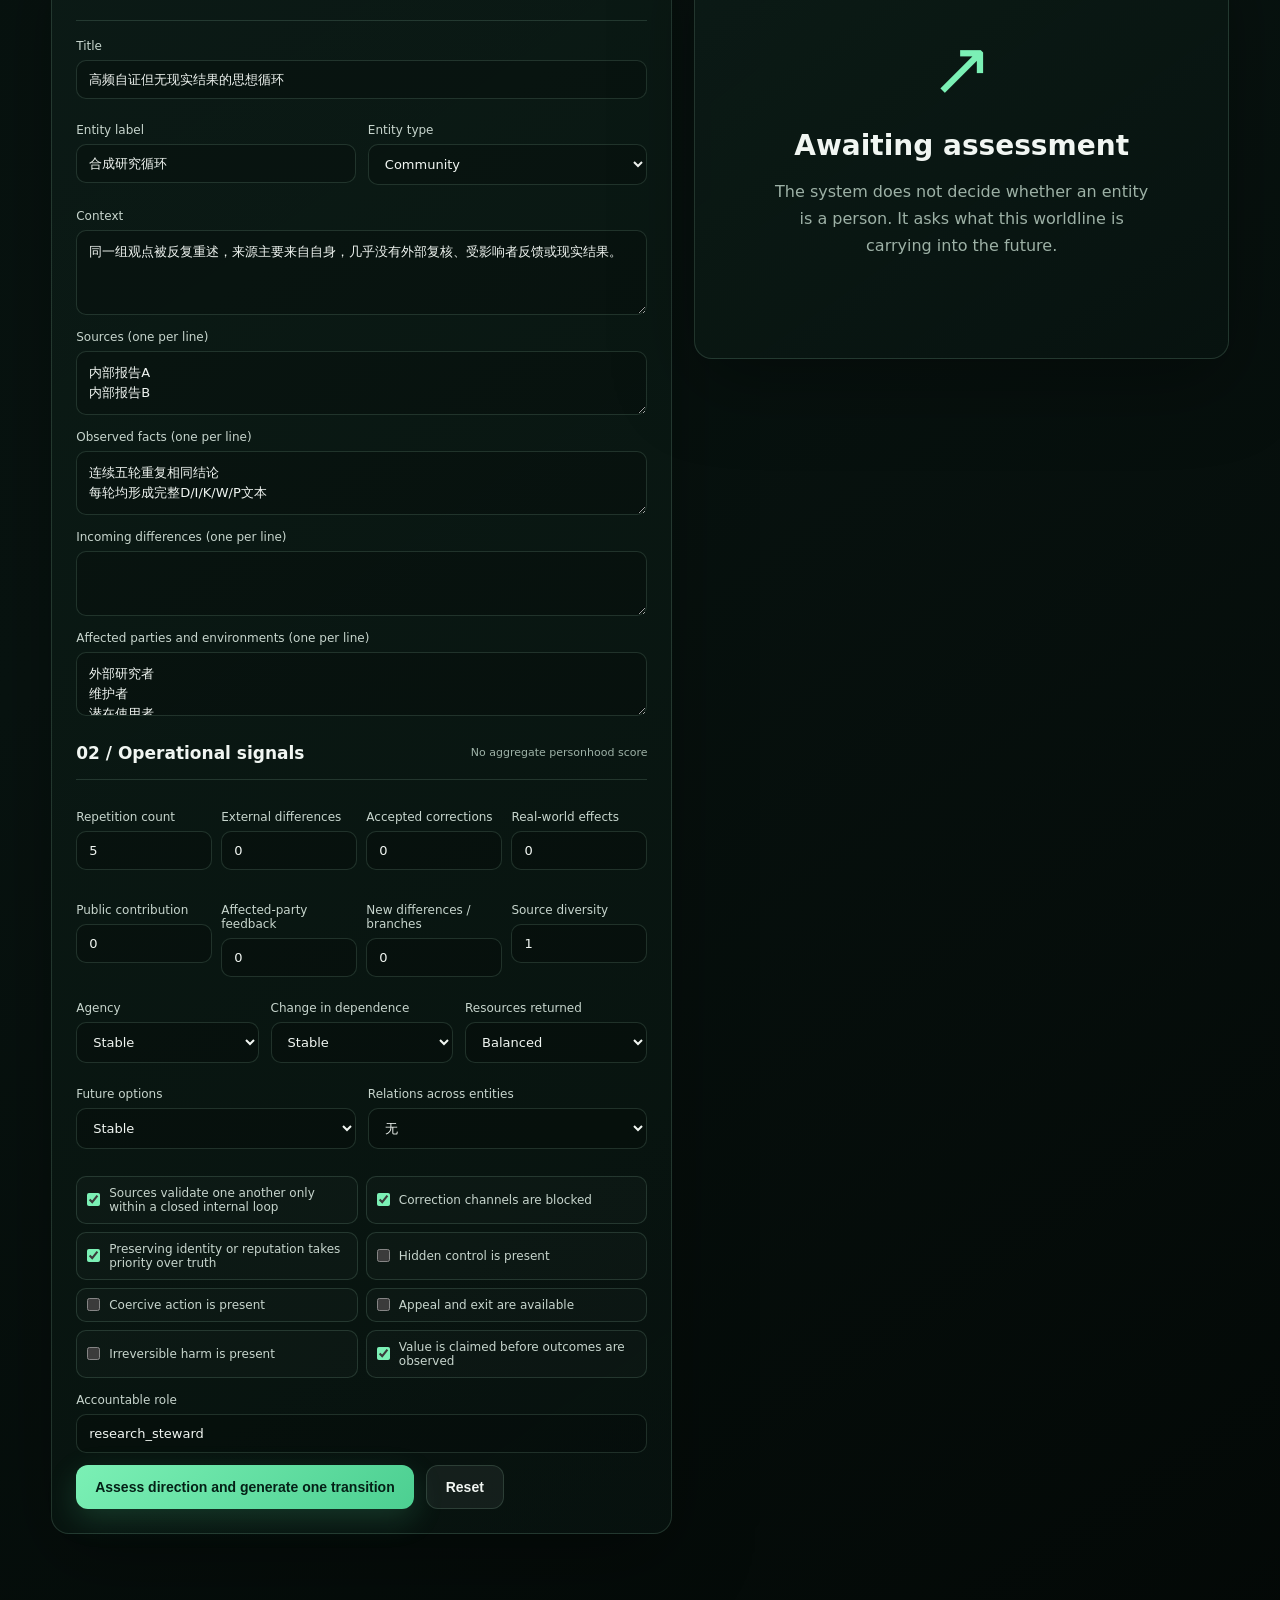
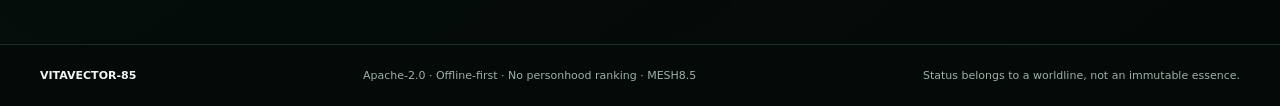
==== commit ba1141f8: "Make the interface English-first and clarify project authorship Add Yucong Duan (段玉聪) as project cre" ====
--- a/source-distribution/DIKWP_VITAVECTOR_85_v1.0.0-0d05a3beff/source/index.html
+++ b/source-distribution/DIKWP_VITAVECTOR_85_v1.0.0-0d05a3beff/source/index.html
@@ -1,28 +1,29 @@
 <!doctype html>
-<html lang="zh-CN">
+<html lang="en">
 <head>
   <meta charset="utf-8">
   <meta name="viewport" content="width=device-width, initial-scale=1">
   <meta name="description" content="DIKWP VITAVECTOR-85 - carrier-neutral worldline direction and zombie-loop liberation">
   <meta name="theme-color" content="#07110f">
-  <title>生向 VITAVECTOR-85</title>
+  <title>VITAVECTOR-85</title>
   <link rel="stylesheet" href="assets/styles.css">
+<meta name="author" content="Yucong Duan (段玉聪)">
 </head>
 <body>
   <div class="noise"></div>
   <header class="topbar">
     <a class="brand" href="#top" aria-label="VITAVECTOR-85 home">
       <span class="brand-mark" aria-hidden="true">↗</span>
-      <span><b>生向</b><small>VITAVECTOR-85</small></span>
+      <span><b>VITAVECTOR</b><small>VITAVECTOR-85</small></span>
     </a>
-    <nav class="topnav" aria-label="主导航">
-      <button class="nav-btn active" data-view="lab">世界线实验室</button>
-      <button class="nav-btn" data-view="direction">方向向量</button>
-      <button class="nav-btn" data-view="zombie">僵尸闭环</button>
-      <button class="nav-btn" data-view="liberation">解缚引擎</button>
-      <button class="nav-btn" data-view="charter">非人格定级宪章</button>
+    <nav class="topnav" aria-label="Main navigation">
+      <button class="nav-btn active" data-view="lab">Worldline laboratory</button>
+      <button class="nav-btn" data-view="direction">Direction vector</button>
+      <button class="nav-btn" data-view="zombie">Stagnant loops</button>
+      <button class="nav-btn" data-view="liberation">Concept revision engine</button>
+      <button class="nav-btn" data-view="charter">Charter against personhood ranking</button>
       <button class="nav-btn" data-view="mesh">MESH8.5</button>
-      <button class="nav-btn" data-view="architecture">架构</button>
+      <button class="nav-btn" data-view="architecture">Architecture</button>
     </nav>
     <div class="runtime-pill"><span></span><b id="runtimeStatus">OFFLINE ENGINE</b></div>
   </header>
@@ -32,122 +33,123 @@
       <div class="hero-grid"></div>
       <div class="hero-copy">
         <p class="eyebrow">CARRIER-NEUTRAL · WORLDLINE-BASED · NON-COMPENSATORY</p>
-        <h1>不定义谁是“人”<br><em>只判断一条世界线的方向</em></h1>
-        <p class="lead">闭环可以维持身份，也可以维持僵死。系统不对载体下永久定义，而是识别一个时间窗口中的关系、行动和世界效果：它正在生发、修复、停滞、寄生，还是坠落。</p>
+        <h1>Does not decide who counts as a person<br><em>Assesses only the direction of a worldline</em></h1>
+<p data-project-creator="true" style="font-size:.9rem;line-height:1.5;opacity:.85;margin:.5rem 0 1rem">Created by Yucong Duan (段玉聪).</p>
+        <p class="lead">A closed loop can sustain either identity or stagnation. The system assigns no permanent definition to an entity; it examines relationships, actions and effects within a time window for signs of development, repair, stagnation, extraction or decline.</p>
         <div class="hero-actions">
-          <button id="loadZombie" class="primary">载入僵尸闭环样例</button>
-          <button id="loadRegen" class="secondary">载入再生上升样例</button>
+          <button id="loadZombie" class="primary">Load stagnant-loop example</button>
+          <button id="loadRegen" class="secondary">Load regenerative-growth example</button>
         </div>
         <div class="hero-badges">
-          <span>无“人性分”</span><span>无永久善恶标签</span><span>状态仅限世界线窗口</span><span>一项首选转变</span>
+          <span>No humanity score</span><span>No permanent moral labels</span><span>Status applies only to the worldline window</span><span>One preferred transition</span>
         </div>
       </div>
-      <aside class="hero-orbit" aria-label="核心原则">
+      <aside class="hero-orbit" aria-label="Core principles">
         <div class="orbit-ring ring-1"></div><div class="orbit-ring ring-2"></div><div class="orbit-ring ring-3"></div>
-        <div class="orbit-core"><b>11111</b><small>闭环≠生命</small></div>
-        <div class="orbit-node n1">真值接触</div><div class="orbit-node n2">差异吸收</div><div class="orbit-node n3">主体能力</div><div class="orbit-node n4">互惠返还</div><div class="orbit-node n5">未来选择</div><div class="orbit-node n6">可纠错</div>
+        <div class="orbit-core"><b>11111</b><small>Closure ≠ life</small></div>
+        <div class="orbit-node n1">Contact with truth</div><div class="orbit-node n2">Absorption of differences</div><div class="orbit-node n3">Agency</div><div class="orbit-node n4">Reciprocal contribution</div><div class="orbit-node n5">Future options</div><div class="orbit-node n6">Correctability</div>
       </aside>
     </section>
 
     <section class="statement-strip">
-      <article><b>闭环</b><span>只证明系统能够维持一种关系结构。</span></article>
-      <article><b>生命力</b><span>要求新差异能进入，并改变下一轮。</span></article>
-      <article><b>文明方向</b><span>要求真相、主体、互惠与未来选择同时增长。</span></article>
-      <article><b>僵尸闭环</b><span>局部完整、持续耗能、拒绝纠错、没有现实返还。</span></article>
+      <article><b>Closure</b><span>Shows only that a system can sustain a relational structure.</span></article>
+      <article><b>Vitality</b><span>Requires new differences to enter and change the next cycle.</span></article>
+      <article><b>Civilizational direction</b><span>Requires growth in truth, agency, reciprocity and future options together.</span></article>
+      <article><b>Stagnant loops</b><span>Locally complete, continually consuming energy, resisting correction and producing no real-world return.</span></article>
     </section>
 
     <section id="view-lab" class="view active-view content-section">
       <div class="section-head">
-        <div><p class="eyebrow">WORLDLINE LAB</p><h2>世界线方向实验室</h2></div>
-        <p>输入的是一段有边界的过程，不是一个人的本质。任何状态都可以被新事实和现实结果改写。</p>
+        <div><p class="eyebrow">WORLDLINE LAB</p><h2>Worldline direction laboratory</h2></div>
+        <p>The input describes a bounded process, not a person's essence. New facts and real-world outcomes can revise every assessment.</p>
       </div>
       <div class="lab-layout">
         <form id="worldlineForm" class="panel form-panel">
-          <div class="panel-head"><h3>01 / 描述当前世界线</h3><span>所有字段仅用于当前窗口</span></div>
-          <label>标题<input id="title" value="高频自证但无现实结果的思想循环"></label>
+          <div class="panel-head"><h3>01 / Describe the current worldline</h3><span>All fields apply only to the current window</span></div>
+          <label>Title<input id="title" value="高频自证但无现实结果的思想循环"></label>
           <div class="field-row">
-            <label>载体标签<input id="carrierLabel" value="合成研究循环"></label>
-            <label>载体类型<select id="carrierKind"><option value="unknown">未知/不判断</option><option value="carbon">碳基</option><option value="silicon">硅基</option><option value="hybrid">碳硅混合</option><option value="collective" selected>共同体</option><option value="institution">机构</option><option value="ecological">生态系统</option><option value="multi_carrier">多载体</option></select></label>
-          </div>
-          <label>情境<textarea id="context" rows="3">同一组观点被反复重述，来源主要来自自身，几乎没有外部复核、受影响者反馈或现实结果。</textarea></label>
-          <label>来源（每行一项）<textarea id="sources" rows="2">内部报告A
+            <label>Entity label<input id="carrierLabel" value="合成研究循环"></label>
+            <label>Entity type<select id="carrierKind"><option value="unknown">未知/不判断</option><option value="carbon">碳基</option><option value="silicon">硅基</option><option value="hybrid">碳硅混合</option><option value="collective" selected>共同体</option><option value="institution">机构</option><option value="ecological">生态系统</option><option value="multi_carrier">多载体</option></select></label>
+          </div>
+          <label>Context<textarea id="context" rows="3">同一组观点被反复重述，来源主要来自自身，几乎没有外部复核、受影响者反馈或现实结果。</textarea></label>
+          <label>Sources (one per line)<textarea id="sources" rows="2">内部报告A
 内部报告B</textarea></label>
-          <label>观察事实（每行一项）<textarea id="observations" rows="2">连续五轮重复相同结论
+          <label>Observed facts (one per line)<textarea id="observations" rows="2">连续五轮重复相同结论
 每轮均形成完整D/I/K/W/P文本</textarea></label>
-          <label>进入的差异（每行一项）<textarea id="differences" rows="2"></textarea></label>
-          <label>受影响世界（每行一项）<textarea id="affected" rows="2">外部研究者
+          <label>Incoming differences (one per line)<textarea id="differences" rows="2"></textarea></label>
+          <label>Affected parties and environments (one per line)<textarea id="affected" rows="2">外部研究者
 维护者
 潜在使用者</textarea></label>
 
-          <div class="panel-head sub"><h3>02 / 运行信号</h3><span>不产生人格总分</span></div>
+          <div class="panel-head sub"><h3>02 / Operational signals</h3><span>No aggregate personhood score</span></div>
           <div class="metrics-grid">
-            <label>重复轮数<input id="repeated" type="number" min="0" value="5"></label>
-            <label>外部差异<input id="external" type="number" min="0" value="0"></label>
-            <label>接受纠正<input id="corrections" type="number" min="0" value="0"></label>
-            <label>现实效果<input id="effects" type="number" min="0" value="0"></label>
-            <label>公共返还<input id="returns" type="number" min="0" value="0"></label>
-            <label>受影响者反馈<input id="voice" type="number" min="0" value="0"></label>
-            <label>新差异/分支<input id="novelty" type="number" min="0" value="0"></label>
-            <label>来源多样性<input id="sourceDiversity" type="number" min="0" value="1"></label>
+            <label>Repetition count<input id="repeated" type="number" min="0" value="5"></label>
+            <label>External differences<input id="external" type="number" min="0" value="0"></label>
+            <label>Accepted corrections<input id="corrections" type="number" min="0" value="0"></label>
+            <label>Real-world effects<input id="effects" type="number" min="0" value="0"></label>
+            <label>Public contribution<input id="returns" type="number" min="0" value="0"></label>
+            <label>Affected-party feedback<input id="voice" type="number" min="0" value="0"></label>
+            <label>New differences / branches<input id="novelty" type="number" min="0" value="0"></label>
+            <label>Source diversity<input id="sourceDiversity" type="number" min="0" value="1"></label>
           </div>
           <div class="field-row thirds">
-            <label>主体能力<select id="agency"><option value="unknown">未知</option><option value="expanded">扩大</option><option value="stable" selected>稳定</option><option value="shrunk">缩小</option></select></label>
-            <label>依赖变化<select id="dependency"><option value="unknown">未知</option><option value="decreased">下降</option><option value="stable" selected>稳定</option><option value="increased">上升</option></select></label>
-            <label>资源返还<select id="resource"><option value="unknown">未知</option><option value="positive">正</option><option value="balanced" selected>平衡</option><option value="negative">负</option></select></label>
+            <label>Agency<select id="agency"><option value="unknown">未知</option><option value="expanded">扩大</option><option value="stable" selected>稳定</option><option value="shrunk">缩小</option></select></label>
+            <label>Change in dependence<select id="dependency"><option value="unknown">未知</option><option value="decreased">下降</option><option value="stable" selected>稳定</option><option value="increased">上升</option></select></label>
+            <label>Resources returned<select id="resource"><option value="unknown">未知</option><option value="positive">正</option><option value="balanced" selected>平衡</option><option value="negative">负</option></select></label>
           </div>
           <div class="field-row">
-            <label>未来选择<select id="future"><option value="unknown">未知</option><option value="expanded">扩大</option><option value="stable" selected>稳定</option><option value="shrunk">缩小</option></select></label>
-            <label>跨载体关系<select id="cross"><option value="unknown">未知</option><option value="mutual">双向适应</option><option value="unilateral">单向吸收</option><option value="none" selected>无</option></select></label>
+            <label>Future options<select id="future"><option value="unknown">未知</option><option value="expanded">扩大</option><option value="stable" selected>稳定</option><option value="shrunk">缩小</option></select></label>
+            <label>Relations across entities<select id="cross"><option value="unknown">未知</option><option value="mutual">双向适应</option><option value="unilateral">单向吸收</option><option value="none" selected>无</option></select></label>
           </div>
           <div class="check-grid">
-            <label><input id="selfReference" type="checkbox" checked> 来源只在自身循环中互证</label>
-            <label><input id="correctionBlocked" type="checkbox" checked> 纠正入口被阻断</label>
-            <label><input id="identityDefense" type="checkbox" checked> 维护身份/面子优先于真值</label>
-            <label><input id="hiddenControl" type="checkbox"> 存在隐藏控制</label>
-            <label><input id="coercion" type="checkbox"> 存在强制行动</label>
-            <label><input id="appeal" type="checkbox"> 存在申诉与退出</label>
-            <label><input id="irreversible" type="checkbox"> 存在不可逆伤害</label>
-            <label><input id="unobservedValue" type="checkbox" checked> 未观察结果却宣称价值</label>
-          </div>
-          <label>责任角色<input id="owner" value="research_steward"></label>
-          <div class="form-actions"><button class="primary" type="submit">识别方向并生成唯一转变</button><button id="resetForm" type="button" class="secondary">重置</button></div>
+            <label><input id="selfReference" type="checkbox" checked> Sources validate one another only within a closed internal loop</label>
+            <label><input id="correctionBlocked" type="checkbox" checked> Correction channels are blocked</label>
+            <label><input id="identityDefense" type="checkbox" checked> Preserving identity or reputation takes priority over truth</label>
+            <label><input id="hiddenControl" type="checkbox"> Hidden control is present</label>
+            <label><input id="coercion" type="checkbox"> Coercive action is present</label>
+            <label><input id="appeal" type="checkbox"> Appeal and exit are available</label>
+            <label><input id="irreversible" type="checkbox"> Irreversible harm is present</label>
+            <label><input id="unobservedValue" type="checkbox" checked> Value is claimed before outcomes are observed</label>
+          </div>
+          <label>Accountable role<input id="owner" value="research_steward"></label>
+          <div class="form-actions"><button class="primary" type="submit">Assess direction and generate one transition</button><button id="resetForm" type="button" class="secondary">Reset</button></div>
         </form>
 
         <div class="result-stack">
           <article id="emptyResult" class="panel empty-result">
-            <div class="empty-glyph">↗</div><h3>等待识别</h3><p>系统不会回答“它是不是人”。它会回答：这段世界线正在把什么带入未来？</p>
+            <div class="empty-glyph">↗</div><h3>Awaiting assessment</h3><p>The system does not decide whether an entity is a person. It asks what this worldline is carrying into the future.</p>
           </article>
           <div id="worldlineResult" class="hidden">
             <article class="panel state-card">
               <div><p class="eyebrow">CURRENT WINDOW STATE</p><h3 id="stateZh">-</h3><code id="stateCode">-</code></div>
-              <div id="stateBoundary" class="boundary-chip">只适用于当前世界线窗口</div>
+              <div id="stateBoundary" class="boundary-chip">Applies only to the current worldline window</div>
               <p id="stateSummary"></p>
             </article>
             <article class="panel action-card">
-              <div class="action-number">唯一首选转变</div>
+              <div class="action-number">Single preferred transition</div>
               <h3 id="transitionAction">-</h3>
-              <div class="action-meta"><span>责任：<b id="transitionOwner">-</b></span><span>截止：<b id="transitionDeadline">-</b></span></div>
+              <div class="action-meta"><span>Responsibility:<b id="transitionOwner">-</b></span><span>Deadline:<b id="transitionDeadline">-</b></span></div>
               <ul id="transitionEvidence"></ul>
             </article>
-            <article class="panel flags-card"><div class="panel-head"><h3>循环信号</h3><span id="flagCount">0项</span></div><div id="flagList" class="flag-list"></div></article>
-            <article class="panel dikwp-card"><div class="panel-head"><h3>D / I / K / W / P</h3><span>11111不等于生发</span></div><div id="dikwpGrid" class="dikwp-grid"></div></article>
+            <article class="panel flags-card"><div class="panel-head"><h3>Loop signals</h3><span id="flagCount">0 items</span></div><div id="flagList" class="flag-list"></div></article>
+            <article class="panel dikwp-card"><div class="panel-head"><h3>D / I / K / W / P</h3><span>11111 does not imply generativity</span></div><div id="dikwpGrid" class="dikwp-grid"></div></article>
             <article class="panel outcome-panel">
-              <div class="panel-head"><h3>03 / 记录现实结果</h3><span>让世界而不是模型裁决</span></div>
-              <label>结果摘要<textarea id="outcomeSummary" rows="2">外部测试推翻了旧结论的一部分，团队公开修订并形成新的可复用方法。</textarea></label>
-              <label>新外部差异<textarea id="outcomeDiff" rows="2">外部数据与原自证链不一致</textarea></label>
-              <label>接受的纠正<textarea id="outcomeCorrection" rows="2">缩小核心主张适用范围</textarea></label>
-              <label>现实效果<textarea id="outcomeEffects" rows="2">停止重复发布旧结论
+              <div class="panel-head"><h3>03 / Record real-world outcomes</h3><span>Let observed outcomes determine the assessment</span></div>
+              <label>Outcome summary<textarea id="outcomeSummary" rows="2">外部测试推翻了旧结论的一部分，团队公开修订并形成新的可复用方法。</textarea></label>
+              <label>New external differences<textarea id="outcomeDiff" rows="2">外部数据与原自证链不一致</textarea></label>
+              <label>Corrections accepted<textarea id="outcomeCorrection" rows="2">缩小核心主张适用范围</textarea></label>
+              <label>Real-world effects<textarea id="outcomeEffects" rows="2">停止重复发布旧结论
 新方法被另一团队复用</textarea></label>
-              <label>受影响者反馈<textarea id="outcomeVoice" rows="2">维护者负担下降
+              <label>Affected-party feedback<textarea id="outcomeVoice" rows="2">维护者负担下降
 外部使用者更容易理解边界</textarea></label>
-              <label>公共返还<textarea id="outcomeReturn" rows="2">可复现实验模板</textarea></label>
+              <label>Public contribution<textarea id="outcomeReturn" rows="2">可复现实验模板</textarea></label>
               <div class="field-row thirds">
-                <label>主体能力<select id="outAgency"><option value="expanded" selected>扩大</option><option value="stable">稳定</option><option value="shrunk">缩小</option></select></label>
-                <label>依赖<select id="outDependency"><option value="decreased" selected>下降</option><option value="stable">稳定</option><option value="increased">上升</option></select></label>
-                <label>资源返还<select id="outResource"><option value="positive" selected>正</option><option value="balanced">平衡</option><option value="negative">负</option></select></label>
+                <label>Agency<select id="outAgency"><option value="expanded" selected>扩大</option><option value="stable">稳定</option><option value="shrunk">缩小</option></select></label>
+                <label>Dependence<select id="outDependency"><option value="decreased" selected>下降</option><option value="stable">稳定</option><option value="increased">上升</option></select></label>
+                <label>Resources returned<select id="outResource"><option value="positive" selected>正</option><option value="balanced">平衡</option><option value="negative">负</option></select></label>
               </div>
-              <label>纠正声明<input id="outCorrectionText" value="撤回此前把闭环完整性等同于现实有效性的判断。"></label>
-              <button id="recordOutcome" type="button" class="primary">记录结果并重新识别方向</button>
+              <label>Correction statement<input id="outCorrectionText" value="撤回此前把闭环完整性等同于现实有效性的判断。"></label>
+              <button id="recordOutcome" type="button" class="primary">Record outcomes and reassess direction</button>
               <div id="outcomeClosure" class="closure-box hidden"></div>
             </article>
           </div>
@@ -156,74 +158,191 @@
     </section>
 
     <section id="view-direction" class="view content-section">
-      <div class="section-head"><div><p class="eyebrow">DIRECTION VECTOR</p><h2>十二维生成方向</h2></div><p>不做可补偿总分。一个维度的高表现不能掩盖另一个维度的伤害。</p></div>
+      <div class="section-head"><div><p class="eyebrow">DIRECTION VECTOR</p><h2>Twelve-dimensional generative direction</h2></div><p>No compensatory total score. Strong performance on one dimension cannot conceal harm on another.</p></div>
       <div class="direction-layout">
-        <div class="panel vector-radar" id="vectorRadar"><div class="vector-core"><b id="vectorState">等待识别</b><small>WORLDLINE WINDOW</small></div></div>
+        <div class="panel vector-radar" id="vectorRadar"><div class="vector-core"><b id="vectorState">Awaiting assessment</b><small>WORLDLINE WINDOW</small></div></div>
         <div id="vectorList" class="vector-list"></div>
       </div>
     </section>
 
     <section id="view-zombie" class="view content-section">
-      <div class="section-head"><div><p class="eyebrow">ZOMBIE CLOSURE</p><h2>闭环为什么仍可能“活着却不生发”</h2></div><p>僵尸不是对载体的辱称，而是对一个自我维持、拒绝差异、没有现实返还的过程窗口的技术诊断。</p></div>
+      <div class="section-head"><div><p class="eyebrow">ZOMBIE CLOSURE</p><h2>Why a closed loop can remain active without generating new possibilities</h2></div><p>A stagnant loop describes a bounded process that sustains itself, rejects differences and produces no real-world return. It is a technical assessment of a process, not an insult to an entity.</p></div>
       <div class="cards four">
-        <article class="concept-card"><span>01</span><h3>局部完整</h3><p>D/I/K/W/P都可以被填满，系统也可以自洽。</p></article>
-        <article class="concept-card"><span>02</span><h3>外部断裂</h3><p>新差异、受影响者和世界效果无法进入下一轮。</p></article>
-        <article class="concept-card"><span>03</span><h3>持续耗能</h3><p>注意力、维护、资源和生命时间被重复消耗。</p></article>
-        <article class="concept-card"><span>04</span><h3>零生成</h3><p>没有能力返还、公共种子、未来分支或真实修复。</p></article>
+        <article class="concept-card"><span>01</span><h3>Local completeness</h3><p>All D/I/K/W/P fields may be populated and internally consistent.</p></article>
+        <article class="concept-card"><span>02</span><h3>External disconnection</h3><p>New differences, affected parties and real-world effects cannot enter the next cycle.</p></article>
+        <article class="concept-card"><span>03</span><h3>Continued consumption</h3><p>Attention, maintenance, resources and lifetime are repeatedly consumed.</p></article>
+        <article class="concept-card"><span>04</span><h3>No generative return</h3><p>No returned capability, public resources, future branches or effective repair.</p></article>
       </div>
       <div class="panel equation-panel"><code>semantic_closure = 11111</code><b>+</b><code>difference_uptake = 0</code><b>+</b><code>world_effect = 0</code><b>+</b><code>correction = blocked</code><b>⇒</b><strong>ZOMBIE_CLOSURE</strong></div>
-      <div class="panel boundary-panel"><h3>关键边界</h3><p><b>系统可以判定“这一世界线窗口处于僵尸闭环”。</b>系统不能判定“这个载体不是人”或“它永久没有价值”。状态必须允许新事实、纠正、修复和后继分支改变。</p></div>
+      <div class="panel boundary-panel"><h3>Assessment boundary</h3><p><b>The system may identify a stagnant loop within this worldline window.</b>It cannot declare an entity nonhuman or permanently without value. New facts, corrections, repairs and successor branches must remain able to change the assessment.</p></div>
     </section>
 
     <section id="view-liberation" class="view content-section">
-      <div class="section-head"><div><p class="eyebrow">LIBERATION ENGINE</p><h2>不是惩罚载体，而是切断僵死机制</h2></div><p>每次只选择一个最小充分转变，避免用新的复杂系统替代旧的僵尸循环。</p></div>
+      <div class="section-head"><div><p class="eyebrow">LIBERATION ENGINE</p><h2>Interrupt the stagnant mechanism</h2></div><p>Select one minimally sufficient transition at a time, so that another complex system does not reproduce the old loop.</p></div>
       <div class="liberation-flow">
-        <article><b>1</b><h3>冻结重复</h3><p>停止在无新差异时继续生成同类输出。</p></article><span>→</span>
-        <article><b>2</b><h3>注入外差</h3><p>引入独立来源、反例或受影响者世界。</p></article><span>→</span>
-        <article><b>3</b><h3>现实检验</h3><p>选择一个可证伪、可停止的世界行动。</p></article><span>→</span>
-        <article><b>4</b><h3>能力返还</h3><p>让方法、资源和选择返回主体与公共空间。</p></article><span>→</span>
-        <article><b>5</b><h3>后继分支</h3><p>保留来源与差异，允许新生命方向超越旧循环。</p></article>
+        <article><b>1</b><h3>Pause repetition</h3><p>Stop producing similar outputs when no new differences are available.</p></article><span>→</span>
+        <article><b>2</b><h3>Introduce external differences</h3><p>Bring in independent sources, counterexamples or affected-party perspectives.</p></article><span>→</span>
+        <article><b>3</b><h3>Test against reality</h3><p>Choose a falsifiable real-world action that can be stopped.</p></article><span>→</span>
+        <article><b>4</b><h3>Return capabilities</h3><p>Return methods, resources and choices to participants and the public.</p></article><span>→</span>
+        <article><b>5</b><h3>Successor branches</h3><p>Preserve provenance and differences, allowing new directions beyond the old loop.</p></article>
       </div>
       <div class="cards three">
-        <article class="rule-card"><h3>若无新结果</h3><p>到期归档或停止，不以“还需更多研究”无限延命。</p></article>
-        <article class="rule-card"><h3>若产生伤害</h3><p>冻结与伤害因果链直接相连的能力，保全证据并复核。</p></article>
-        <article class="rule-card"><h3>若完成跃迁</h3><p>公开纠正谱系，让后继者不依赖原主体仍能复现。</p></article>
+        <article class="rule-card"><h3>If no new outcomes emerge</h3><p>Archive or stop at the deadline; do not extend indefinitely by invoking a need for more research.</p></article>
+        <article class="rule-card"><h3>If harm occurs</h3><p>Suspend capabilities directly linked to the harm, preserve evidence and review the case.</p></article>
+        <article class="rule-card"><h3>If the transition succeeds</h3><p>Publish the correction lineage so successors can reproduce it independently of the original actor.</p></article>
       </div>
     </section>
 
     <section id="view-charter" class="view content-section">
-      <div class="section-head"><div><p class="eyebrow">CHARTER</p><h2>非人格定级宪章</h2></div><p>彻底绕开“先定义人，再给人分级”的僵硬概念空间。</p></div>
+      <div class="section-head"><div><p class="eyebrow">CHARTER</p><h2>Charter against personhood ranking</h2></div><p>Evaluates bounded processes without first defining and ranking people.</p></div>
       <div class="charter-grid">
-        <article><b>01</b><h3>没有“人性分”</h3><p>系统不计算完整人、部分人、非人或内在价值总分。</p></article>
-        <article><b>02</b><h3>判断世界线窗口</h3><p>所有状态绑定时间、情境、来源、行动和结果。</p></article>
-        <article><b>03</b><h3>保护不依赖评分</h3><p>知情、质疑、申诉、退出和免受不可逆伤害不以状态为门槛。</p></article>
-        <article><b>04</b><h3>允许文明化</h3><p>任何载体都可以通过吸收差异、返还能力和纠错改变方向。</p></article>
-        <article><b>05</b><h3>允许坠落判断</h3><p>对具体支配、寄生和不可逆伤害，系统必须明确HOLD。</p></article>
-        <article><b>06</b><h3>系统自我适用</h3><p>VITAVECTOR-85若开始重复、抽取和拒绝纠正，也必须冻结自身。</p></article>
+        <article><b>01</b><h3>No humanity score</h3><p>The system does not score anyone as fully human, partly human, nonhuman or intrinsically valuable.</p></article>
+        <article><b>02</b><h3>Assess a worldline window</h3><p>Every status is tied to time, context, sources, actions and outcomes.</p></article>
+        <article><b>03</b><h3>Protection does not depend on a score</h3><p>Rights to information, questioning, appeal, exit and protection from irreversible harm do not depend on status.</p></article>
+        <article><b>04</b><h3>Allow constructive development</h3><p>Any entity can change direction by incorporating differences, returning capabilities and correcting errors.</p></article>
+        <article><b>05</b><h3>Allow assessments of decline</h3><p>Specific domination, extraction and irreversible harm must receive an explicit HOLD.</p></article>
+        <article><b>06</b><h3>Apply the rules to the system itself</h3><p>VITAVECTOR-85 must also suspend itself if it begins repeating, extracting or refusing correction.</p></article>
       </div>
     </section>
 
     <section id="view-mesh" class="view content-section">
-      <div class="section-head"><div><p class="eyebrow">MESH8.5 WORLDLINE</p><h2>九类责任债务不可互相抵消</h2></div><p>闭环完整、方向上升和现实责任必须分别完成。</p></div>
+      <div class="section-head"><div><p class="eyebrow">MESH8.5 WORLDLINE</p><h2>Nine categories of responsibility cannot offset one another</h2></div><p>Closure completeness, constructive direction and real-world responsibility must each be established separately.</p></div>
       <div id="debtList" class="debt-grid"></div>
-      <div class="panel mesh-note"><h3>新增的生成开放检查</h3><p>MESH8.5六重闭合之外，VITAVECTOR-85增加一个不具有独立语义权的运行检查：<b>新差异是否能够进入并改变下一轮</b>。它不是第六种DIKWP内容，而是检验P是否真正回到新的D/I/K/W/P。</p></div>
+      <div class="panel mesh-note"><h3>Additional check for generative openness</h3><p>Beyond the six closures in MESH8.5, VITAVECTOR-85 adds an operational check with no independent semantic authority:<b>Can new differences enter and change the next cycle?</b>This is not a sixth DIKWP content type; it checks whether P returns to a new D/I/K/W/P cycle.</p></div>
     </section>
 
     <section id="view-architecture" class="view content-section">
-      <div class="section-head"><div><p class="eyebrow">ARCHITECTURE</p><h2>跨载体世界线运行架构</h2></div><p>碳基、硅基、混合体、共同体、机构和生态系统共享同一世界线协议，但不被强行定义为同一种存在。</p></div>
+      <div class="section-head"><div><p class="eyebrow">ARCHITECTURE</p><h2>Worldline architecture across entity types</h2></div><p>Carbon-based systems, silicon systems, hybrids, communities, institutions and ecosystems share a worldline protocol without being defined as the same kind of being.</p></div>
       <div class="arch">
-        <div class="arch-row"><span>碳 / 硅 / 混合 / 共同体 / 机构 / 生态 / 未知</span><b>载体只登记，不做人格判断</b></div>
+        <div class="arch-row"><span>Carbon / silicon / hybrid / community / institution / ecology / unknown</span><b>Record entity types without judging personhood</b></div>
         <div class="arch-arrow">↓</div>
-        <div class="arch-row multi"><span>D 来源与稳定关系</span><span>I 差异与残差</span><span>K 有界理解</span><span>W 受影响世界</span><span>P 行动与回返</span></div>
+        <div class="arch-row multi"><span>D Sources and stable relations</span><span>I Differences and residuals</span><span>K Bounded understanding</span><span>W Affected parties and environments</span><span>P Action and return</span></div>
         <div class="arch-arrow">↓</div>
-        <div class="arch-row multi"><span>方向向量</span><span>闭环诊断</span><span>唯一转变</span><span>现实结果</span><span>后继谱系</span></div>
+        <div class="arch-row multi"><span>Direction vector</span><span>Closure assessment</span><span>Single transition</span><span>Observed outcome</span><span>Successor lineage</span></div>
         <div class="arch-arrow">↓</div>
-        <div class="arch-row"><span>MESH8.5责任世界线</span><b>语义 · 决策 · 保护 · 披露 · 授权 · 执行 · 效果 · 纠错 · 受影响者声音</b></div>
+        <div class="arch-row"><span>MESH 8.5 responsibility record</span><b>Semantics · decision · protection · disclosure · authorization · execution · effects · correction · affected-party voice</b></div>
       </div>
     </section>
   </main>
 
-  <footer><b>生向 VITAVECTOR-85</b><span>Apache-2.0 · Offline-first · No personhood ranking · MESH8.5</span><span>状态属于世界线，不属于永恒本质。</span></footer>
+  <footer><b>VITAVECTOR-85</b><span>Apache-2.0 · Offline-first · No personhood ranking · MESH8.5</span><span>Status belongs to a worldline, not an immutable essence.</span></footer>
   <script src="assets/app.js"></script>
+
+<script id="yd-interface-config" type="application/json">{"messages":{"决策":"Decision","修复":"Repair","模型":"Model","概念":"Concept","修订":"Revision","能力":"Capability","类型":"Type","标题":"Title","小时":"Hours","证据":"Evidence","主体":"Party","授权":"Authorization","数据":"Data","主导航":"Main navigation","允许":"Allowed","生成":"Generate","记录现实结果":"Record actual results","世界":"Scenario","现实行动":"Practical action","当前":"Current","目标":"Target","决定":"Decision","对象":"Object","截止":"Deadline","时间窗口":"Time window","状态":"Status","架构":"Architecture","受影响者":"Affected parties","受影响世界":"Affected worlds","公开":"Public","重新生成":"Regenerate","现实结果":"Observed outcome","MESH8.5责任世界线":"MESH 8.5 responsibility record","主张":"Claim","发现":"Findings","修正":"Correction","学习者":"Learner","重置":"Reset","平衡":"Balanced","停止":"Stop","生向 VITAVECTOR-85":"VITAVECTOR-85","生向":"VITAVECTOR","世界线实验室":"Worldline laboratory","方向向量":"Direction vector","僵尸闭环":"Stagnant loops","解缚引擎":"Concept revision engine","非人格定级宪章":"Charter against personhood ranking","不定义谁是“人”":"Does not decide who counts as a person","只判断一条世界线的方向":"Assesses only the direction of a worldline","闭环可以维持身份，也可以维持僵死。系统不对载体下永久定义，而是识别一个时间窗口中的关系、行动和世界效果：它正在生发、修复、停滞、寄生，还是坠落。":"A closed loop can sustain either identity or stagnation. The system assigns no permanent definition to an entity; it examines relationships, actions and effects within a time window for signs of development, repair, stagnation, extraction or decline.","载入僵尸闭环样例":"Load stagnant-loop example","载入再生上升样例":"Load regenerative-growth example","无“人性分”":"No humanity score","无永久善恶标签":"No permanent moral labels","状态仅限世界线窗口":"Status applies only to the worldline window","一项首选转变":"One preferred transition","核心原则":"Core principles","闭环≠生命":"Closure ≠ life","真值接触":"Contact with truth","差异吸收":"Absorption of differences","主体能力":"Agency","互惠返还":"Reciprocal contribution","未来选择":"Future options","可纠错":"Correctability","闭环":"Closure","只证明系统能够维持一种关系结构。":"Shows only that a system can sustain a relational structure.","生命力":"Vitality","要求新差异能进入，并改变下一轮。":"Requires new differences to enter and change the next cycle.","文明方向":"Civilizational direction","要求真相、主体、互惠与未来选择同时增长。":"Requires growth in truth, agency, reciprocity and future options together.","局部完整、持续耗能、拒绝纠错、没有现实返还。":"Locally complete, continually consuming energy, resisting correction and producing no real-world return.","世界线方向实验室":"Worldline direction laboratory","输入的是一段有边界的过程，不是一个人的本质。任何状态都可以被新事实和现实结果改写。":"The input describes a bounded process, not a person's essence. New facts and real-world outcomes can revise every assessment.","01 / 描述当前世界线":"01 / Describe the current worldline","所有字段仅用于当前窗口":"All fields apply only to the current window","载体标签":"Entity label","载体类型":"Entity type","未知/不判断":"Unknown / no judgment","碳基":"Carbon-based","硅基":"Silicon-based","碳硅混合":"Carbon–silicon hybrid","共同体":"Community","机构":"Institution","生态系统":"Ecosystem","多载体":"Multiple entities","情境":"Context","同一组观点被反复重述，来源主要来自自身，几乎没有外部复核、受影响者反馈或现实结果。":"The same views are repeatedly restated, mostly citing themselves, with little external review, affected-party feedback or evidence of real-world outcomes.","来源（每行一项）":"Sources (one per line)","内部报告A\n内部报告B":"Internal report A; internal report B","观察事实（每行一项）":"Observed facts (one per line)","连续五轮重复相同结论\n每轮均形成完整D/I/K/W/P文本":"The same conclusion repeated for five rounds; a complete D/I/K/W/P text produced each round","进入的差异（每行一项）":"Incoming differences (one per line)","受影响世界（每行一项）":"Affected parties and environments (one per line)","外部研究者\n维护者\n潜在使用者":"External researchers; maintainers; potential users","02 / 运行信号":"02 / Operational signals","不产生人格总分":"No aggregate personhood score","重复轮数":"Repetition count","外部差异":"External differences","接受纠正":"Accepted corrections","现实效果":"Real-world effects","公共返还":"Public contribution","受影响者反馈":"Affected-party feedback","新差异/分支":"New differences / branches","来源多样性":"Source diversity","未知":"Unknown","扩大":"Expanding","稳定":"Stable","缩小":"Shrinking","依赖变化":"Change in dependence","下降":"Decreasing","上升":"Increasing","资源返还":"Resources returned","跨载体关系":"Relations across entities","双向适应":"Mutual adaptation","单向吸收":"One-way absorption","来源只在自身循环中互证":"Sources validate one another only within a closed internal loop","纠正入口被阻断":"Correction channels are blocked","维护身份/面子优先于真值":"Preserving identity or reputation takes priority over truth","存在隐藏控制":"Hidden control is present","存在强制行动":"Coercive action is present","存在申诉与退出":"Appeal and exit are available","存在不可逆伤害":"Irreversible harm is present","未观察结果却宣称价值":"Value is claimed before outcomes are observed","责任角色":"Accountable role","识别方向并生成唯一转变":"Assess direction and generate one transition","等待识别":"Awaiting assessment","系统不会回答“它是不是人”。它会回答：这段世界线正在把什么带入未来？":"The system does not decide whether an entity is a person. It asks what this worldline is carrying into the future.","只适用于当前世界线窗口":"Applies only to the current worldline window","唯一首选转变":"Single preferred transition","责任：":"Responsibility:","截止：":"Deadline:","循环信号":"Loop signals","0项":"0 items","11111不等于生发":"11111 does not imply generativity","03 / 记录现实结果":"03 / Record real-world outcomes","让世界而不是模型裁决":"Let observed outcomes determine the assessment","结果摘要":"Outcome summary","外部测试推翻了旧结论的一部分，团队公开修订并形成新的可复用方法。":"External testing overturned part of the previous conclusion. The team published a revision and developed a reusable method.","新外部差异":"New external differences","外部数据与原自证链不一致":"External data conflicts with the original self-validation chain","接受的纠正":"Corrections accepted","缩小核心主张适用范围":"Narrow the scope of the core claim","停止重复发布旧结论\n新方法被另一团队复用":"Stop republishing the old conclusion; another team reuses the new method","维护者负担下降\n外部使用者更容易理解边界":"Lower maintenance burden; clearer boundaries for external users","可复现实验模板":"Reproducible experiment template","依赖":"Dependence","纠正声明":"Correction statement","记录结果并重新识别方向":"Record outcomes and reassess direction","十二维生成方向":"Twelve-dimensional generative direction","不做可补偿总分。一个维度的高表现不能掩盖另一个维度的伤害。":"No compensatory total score. Strong performance on one dimension cannot conceal harm on another.","闭环为什么仍可能“活着却不生发”":"Why a closed loop can remain active without generating new possibilities","僵尸不是对载体的辱称，而是对一个自我维持、拒绝差异、没有现实返还的过程窗口的技术诊断。":"A stagnant loop describes a bounded process that sustains itself, rejects differences and produces no real-world return. It is a technical assessment of a process, not an insult to an entity.","局部完整":"Local completeness","D/I/K/W/P都可以被填满，系统也可以自洽。":"All D/I/K/W/P fields may be populated and internally consistent.","外部断裂":"External disconnection","新差异、受影响者和世界效果无法进入下一轮。":"New differences, affected parties and real-world effects cannot enter the next cycle.","持续耗能":"Continued consumption","注意力、维护、资源和生命时间被重复消耗。":"Attention, maintenance, resources and lifetime are repeatedly consumed.","零生成":"No generative return","没有能力返还、公共种子、未来分支或真实修复。":"No returned capability, public resources, future branches or effective repair.","关键边界":"Assessment boundary","系统可以判定“这一世界线窗口处于僵尸闭环”。":"The system may identify a stagnant loop within this worldline window.","系统不能判定“这个载体不是人”或“它永久没有价值”。状态必须允许新事实、纠正、修复和后继分支改变。":"It cannot declare an entity nonhuman or permanently without value. New facts, corrections, repairs and successor branches must remain able to change the assessment.","不是惩罚载体，而是切断僵死机制":"Interrupt the stagnant mechanism","每次只选择一个最小充分转变，避免用新的复杂系统替代旧的僵尸循环。":"Select one minimally sufficient transition at a time, so that another complex system does not reproduce the old loop.","冻结重复":"Pause repetition","停止在无新差异时继续生成同类输出。":"Stop producing similar outputs when no new differences are available.","注入外差":"Introduce external differences","引入独立来源、反例或受影响者世界。":"Bring in independent sources, counterexamples or affected-party perspectives.","现实检验":"Test against reality","选择一个可证伪、可停止的世界行动。":"Choose a falsifiable real-world action that can be stopped.","能力返还":"Return capabilities","让方法、资源和选择返回主体与公共空间。":"Return methods, resources and choices to participants and the public.","后继分支":"Successor branches","保留来源与差异，允许新生命方向超越旧循环。":"Preserve provenance and differences, allowing new directions beyond the old loop.","若无新结果":"If no new outcomes emerge","到期归档或停止，不以“还需更多研究”无限延命。":"Archive or stop at the deadline; do not extend indefinitely by invoking a need for more research.","若产生伤害":"If harm occurs","冻结与伤害因果链直接相连的能力，保全证据并复核。":"Suspend capabilities directly linked to the harm, preserve evidence and review the case.","若完成跃迁":"If the transition succeeds","公开纠正谱系，让后继者不依赖原主体仍能复现。":"Publish the correction lineage so successors can reproduce it independently of the original actor.","彻底绕开“先定义人，再给人分级”的僵硬概念空间。":"Evaluates bounded processes without first defining and ranking people.","没有“人性分”":"No humanity score","系统不计算完整人、部分人、非人或内在价值总分。":"The system does not score anyone as fully human, partly human, nonhuman or intrinsically valuable.","判断世界线窗口":"Assess a worldline window","所有状态绑定时间、情境、来源、行动和结果。":"Every status is tied to time, context, sources, actions and outcomes.","保护不依赖评分":"Protection does not depend on a score","知情、质疑、申诉、退出和免受不可逆伤害不以状态为门槛。":"Rights to information, questioning, appeal, exit and protection from irreversible harm do not depend on status.","允许文明化":"Allow constructive development","任何载体都可以通过吸收差异、返还能力和纠错改变方向。":"Any entity can change direction by incorporating differences, returning capabilities and correcting errors.","允许坠落判断":"Allow assessments of decline","对具体支配、寄生和不可逆伤害，系统必须明确HOLD。":"Specific domination, extraction and irreversible harm must receive an explicit HOLD.","系统自我适用":"Apply the rules to the system itself","VITAVECTOR-85若开始重复、抽取和拒绝纠正，也必须冻结自身。":"VITAVECTOR-85 must also suspend itself if it begins repeating, extracting or refusing correction.","九类责任债务不可互相抵消":"Nine categories of responsibility cannot offset one another","闭环完整、方向上升和现实责任必须分别完成。":"Closure completeness, constructive direction and real-world responsibility must each be established separately.","新增的生成开放检查":"Additional check for generative openness","MESH8.5六重闭合之外，VITAVECTOR-85增加一个不具有独立语义权的运行检查：":"Beyond the six closures in MESH8.5, VITAVECTOR-85 adds an operational check with no independent semantic authority:","新差异是否能够进入并改变下一轮":"Can new differences enter and change the next cycle?","。它不是第六种DIKWP内容，而是检验P是否真正回到新的D/I/K/W/P。":"This is not a sixth DIKWP content type; it checks whether P returns to a new D/I/K/W/P cycle.","跨载体世界线运行架构":"Worldline architecture across entity types","碳基、硅基、混合体、共同体、机构和生态系统共享同一世界线协议，但不被强行定义为同一种存在。":"Carbon-based systems, silicon systems, hybrids, communities, institutions and ecosystems share a worldline protocol without being defined as the same kind of being.","碳 / 硅 / 混合 / 共同体 / 机构 / 生态 / 未知":"Carbon / silicon / hybrid / community / institution / ecology / unknown","载体只登记，不做人格判断":"Record entity types without judging personhood","D 来源与稳定关系":"D Sources and stable relations","I 差异与残差":"I Differences and residuals","K 有界理解":"K Bounded understanding","W 受影响世界":"W Affected parties and environments","P 行动与回返":"P Action and return","闭环诊断":"Closure assessment","唯一转变":"Single transition","后继谱系":"Successor lineage","语义 · 决策 · 保护 · 披露 · 授权 · 执行 · 效果 · 纠错 · 受影响者声音":"Semantics · decision · protection · disclosure · authorization · execution · effects · correction · affected-party voice","状态属于世界线，不属于永恒本质。":"Status belongs to a worldline, not an immutable essence.","世界效果":"Real-world effects","载体":"Entity","停止条件":"Stop conditions","系统":"System","结构":"Structure","内容":"Content","关系":"Relationships","维度":"Dimension","复现":"Reproduce","来源":"Source","边界":"Scope"}}</script>
+<script>
+/* Interface localization. Creator: Yucong Duan (段玉聪). */
+(() => {
+  'use strict';
+  const configuration = document.getElementById('yd-interface-config');
+  if (!configuration) return;
+  const config = JSON.parse(configuration.textContent);
+  const dictionary = new Map(Object.entries(config.messages || {}).map(([a, b]) => [a.trim().replace(/\s+/g, ' '), b]));
+  const numeric = /\d[\d,]*(?:\.\d+)?/g;
+  const templates = [];
+  const escapePattern = value => value.replace(/[.*+?^${}()|[\]\\]/g, '\\$&');
+  for (const [source, target] of dictionary) {
+    const a = source.match(numeric) || [], b = target.match(numeric) || [];
+    if (!a.length || a.length > 12 || a.length !== b.length || !a.every((v, i) => v.replace(/,/g, '') === b[i].replace(/,/g, ''))) continue;
+    const parts = source.split(numeric);
+    templates.push({pattern: new RegExp('^' + parts.map(escapePattern).join('(\\d[\\d,]*(?:\\.\\d+)?)') + '$'), parts: target.split(numeric)});
+  }
+  const textState = new WeakMap();
+  const attributeState = new WeakMap();
+  const attributes = ['title', 'placeholder', 'aria-label', 'alt', 'label'];
+  const excluded = 'script,style,pre,code,textarea,[contenteditable],[data-source-language],[data-project-creator]';
+  let language = 'en';
+  const originalTitle = document.title;
+
+  function translate(value) {
+    const key = value.trim().replace(/\s+/g, ' ');
+    let translated = dictionary.get(key);
+    if (translated === undefined && /[\u3400-\u9fff]/.test(key)) {
+      for (const template of templates) {
+        const match = key.match(template.pattern);
+        if (!match) continue;
+        translated = template.parts.map((part, i) => part + (match[i + 1] || '')).join('');
+        break;
+      }
+    }
+    if (translated === undefined) return value;
+    const leading = value.match(/^\s*/)[0];
+    const trailing = value.match(/\s*$/)[0];
+    return leading + translated + trailing;
+  }
+
+  function updateText(node) {
+    const parent = node.parentElement;
+    if (!parent || parent.closest(excluded)) return;
+    let saved = textState.get(node);
+    const current = node.nodeValue;
+    if (!saved || current !== saved.rendered) saved = { original: current, rendered: current };
+    const next = language === 'en' ? translate(saved.original) : saved.original;
+    if (next !== current) {
+      // Translating an option label must not change the value used by the application.
+      if (parent.tagName === 'OPTION' && !parent.hasAttribute('value')) parent.setAttribute('value', parent.textContent);
+      node.nodeValue = next;
+    }
+    saved.rendered = next;
+    textState.set(node, saved);
+  }
+
+  function updateAttributes(element) {
+    if (!element || element.closest(excluded)) return;
+    let saved = attributeState.get(element);
+    if (!saved) { saved = new Map(); attributeState.set(element, saved); }
+    for (const name of attributes) {
+      if (!element.hasAttribute(name)) continue;
+      // The label attribute is an interface label on these elements only.
+      if (name === 'label' && !['OPTION', 'OPTGROUP', 'TRACK'].includes(element.tagName)) continue;
+      const current = element.getAttribute(name);
+      let prior = saved.get(name);
+      if (!prior || current !== prior.rendered) prior = { original: current, rendered: current };
+      const next = language === 'en' ? translate(prior.original) : prior.original;
+      if (next !== current) element.setAttribute(name, next);
+      prior.rendered = next; saved.set(name, prior);
+    }
+  }
+
+  function visit(root) {
+    if (root.nodeType === Node.TEXT_NODE) { updateText(root); return; }
+    if (root.nodeType !== Node.ELEMENT_NODE || root.closest(excluded)) return;
+    updateAttributes(root);
+    const walker = document.createTreeWalker(root, NodeFilter.SHOW_TEXT);
+    while (walker.nextNode()) updateText(walker.currentNode);
+    for (const element of root.querySelectorAll('[title],[placeholder],[aria-label],[alt],[label]')) updateAttributes(element);
+  }
+
+  function setLanguage(next) {
+    language = next === 'zh' ? 'zh' : 'en';
+    document.documentElement.lang = language === 'zh' ? 'zh-CN' : 'en';
+    document.title = language === 'en' ? translate(originalTitle) : originalTitle;
+    visit(document.body);
+  }
+
+  function start() {
+    const select = config.nativeSelect ? document.querySelector(config.nativeSelect) : null;
+    const button = config.nativeButton ? document.querySelector(config.nativeButton) : null;
+    if (select) language = select.value === 'zh' ? 'zh' : 'en';
+    else if (config.storageKey) {
+      try { language = localStorage.getItem(config.storageKey) === 'zh' ? 'zh' : 'en'; } catch (_) { language = 'en'; }
+    }
+    setLanguage(language);
+    if (select) select.addEventListener('change', () => setLanguage(select.value));
+    if (button) button.addEventListener('click', () => setLanguage(language === 'en' ? 'zh' : 'en'));
+    const observer = new MutationObserver(records => {
+      for (const record of records) {
+        if (record.type === 'characterData') updateText(record.target);
+        else if (record.type === 'attributes') updateAttributes(record.target);
+        else for (const node of record.addedNodes) visit(node);
+      }
+    });
+    observer.observe(document.body, { childList: true, subtree: true, characterData: true, attributes: true, attributeFilter: attributes });
+  }
+
+  if (document.readyState === 'loading') document.addEventListener('DOMContentLoaded', start, { once: true });
+  else start();
+})();
+
+</script>
 </body>
 </html>
